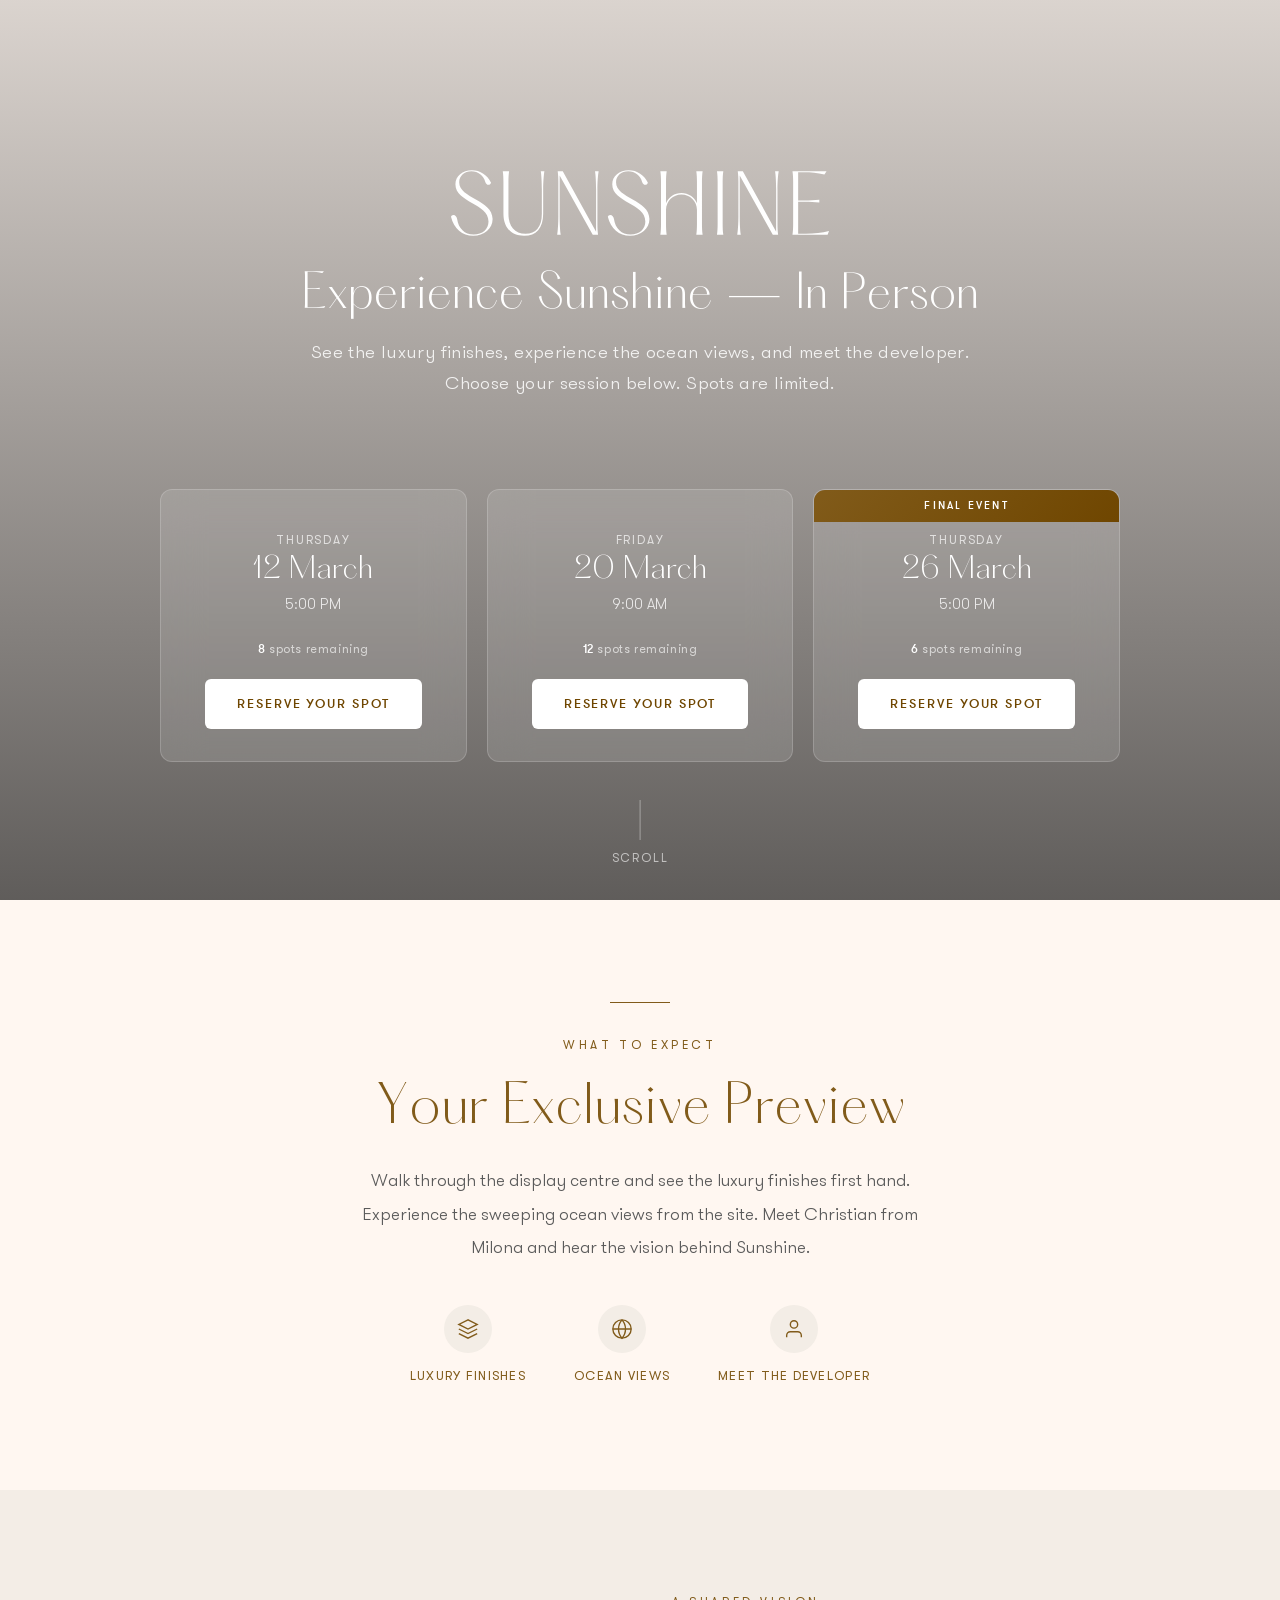
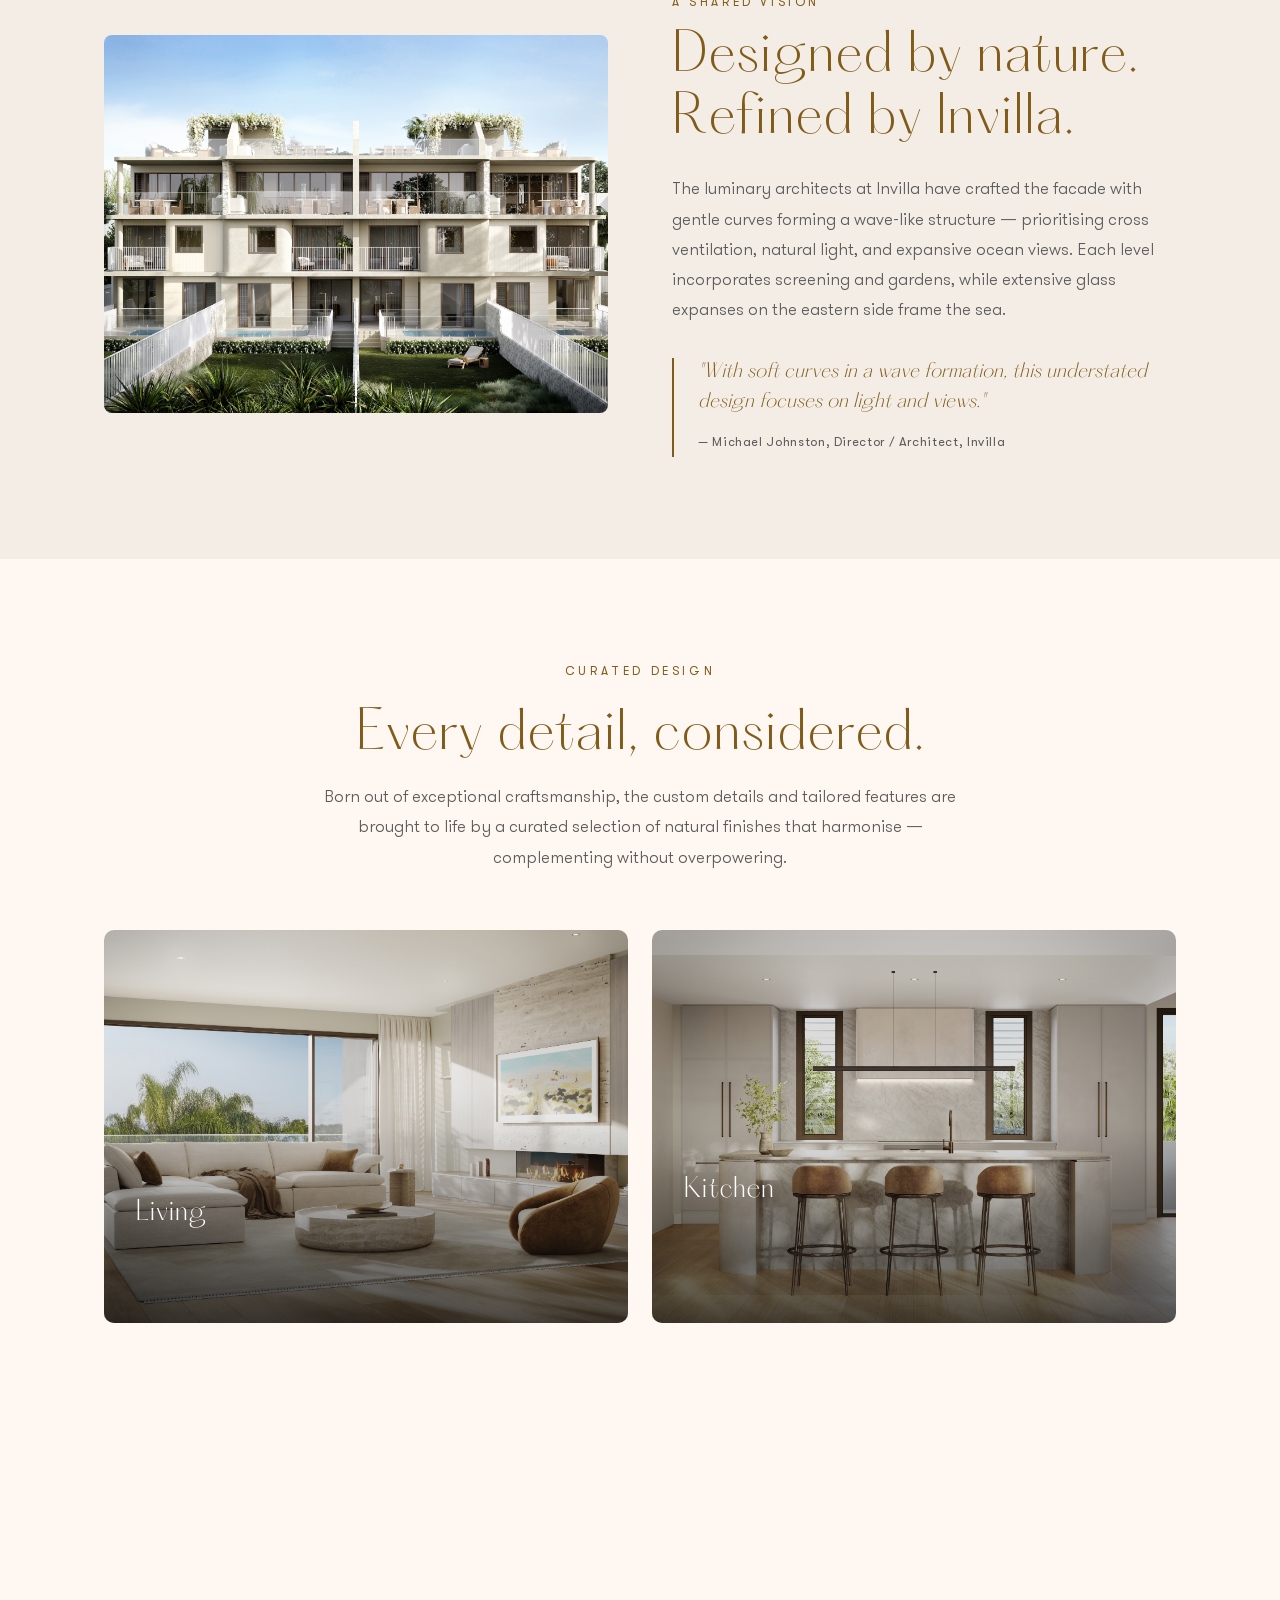
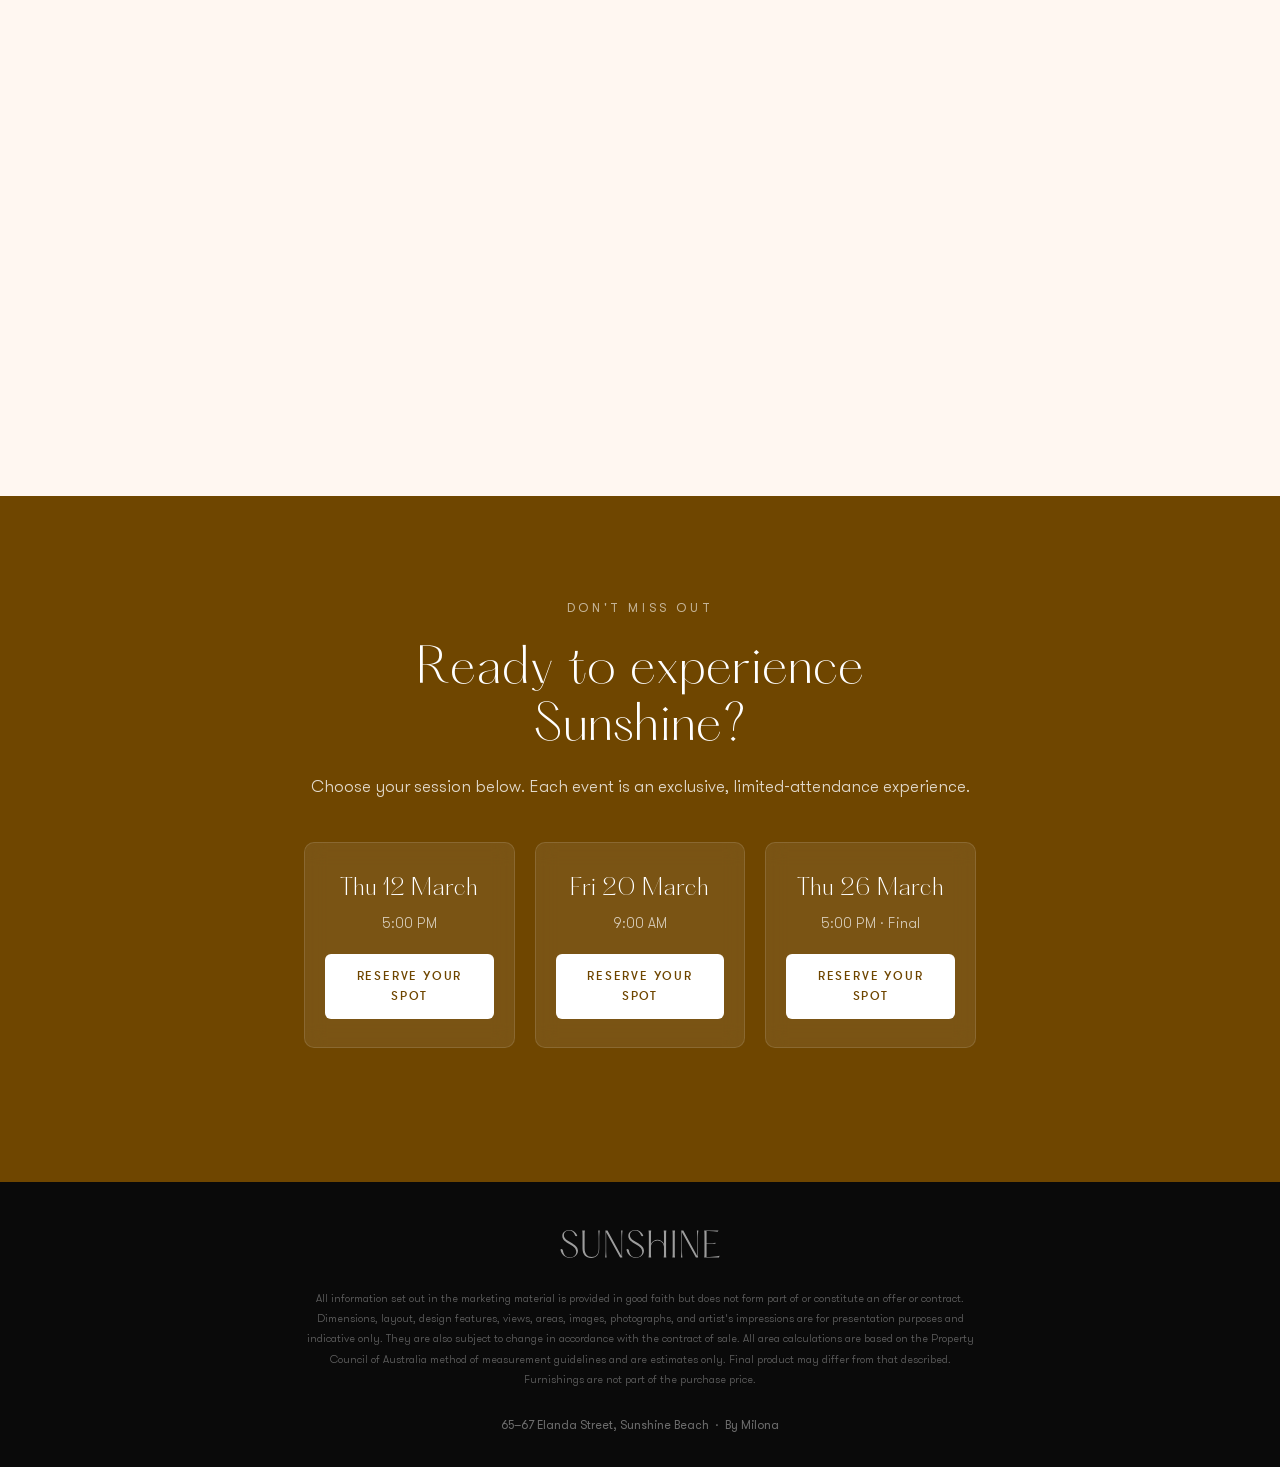
==== index.html @ 805fd4e9 "Initial commit: Sunshine Residences landing page" ====
<!DOCTYPE html>
<html lang="en">

<head>
    <meta charset="UTF-8">
    <meta name="viewport" content="width=device-width, initial-scale=1.0">
    <title>Sunshine — Luxury Beachside Apartments | Sunshine Beach</title>
    <meta name="description"
        content="Experience Sunshine — four masterfully crafted luxury beachside apartments at Sunshine Beach. Book your exclusive event to see the luxury finishes first hand.">
    <link rel="stylesheet" href="styles.css">
</head>

<body>

    <!-- ================================================================
       SECTION 1 — HERO + EVENT BOOKING
       ================================================================ -->
    <section class="hero" id="hero">
        <div class="hero__bg">
            <img src="Images/Renders/Front Facade.jpg" alt="Sunshine Residences — Front Facade Artist Impression"
                loading="eager">
        </div>
        <div class="hero__overlay"></div>

        <div class="hero__content">
            <img src="Images/Logos/hero_logo.svg" alt="Sunshine" class="hero__logo">
            <h1 class="hero__headline">Experience Sunshine — In Person</h1>
            <p class="hero__subtitle">See the luxury finishes, experience the ocean views, and meet the
                developer.<br>Choose your session below. Spots are limited.</p>
        </div>

        <div class="events">
            <div class="events__grid">
                <!-- Event 1 -->
                <div class="event-card reveal">
                    <div class="event-card__day">Thursday</div>
                    <div class="event-card__date">12 March</div>
                    <div class="event-card__time">5:00 PM</div>
                    <div class="event-card__spots"><strong>8</strong> spots remaining</div>
                    <a href="#" class="btn btn--primary" id="cta-event-1">Reserve Your Spot</a>
                </div>

                <!-- Event 2 -->
                <div class="event-card reveal reveal-delay-1">
                    <div class="event-card__day">Friday</div>
                    <div class="event-card__date">20 March</div>
                    <div class="event-card__time">9:00 AM</div>
                    <div class="event-card__spots"><strong>12</strong> spots remaining</div>
                    <a href="#" class="btn btn--primary" id="cta-event-2">Reserve Your Spot</a>
                </div>

                <!-- Event 3 — Final Event -->
                <div class="event-card reveal reveal-delay-2">
                    <div class="event-card__badge">Final Event</div>
                    <div class="event-card__day">Thursday</div>
                    <div class="event-card__date">26 March</div>
                    <div class="event-card__time">5:00 PM</div>
                    <div class="event-card__spots"><strong>6</strong> spots remaining</div>
                    <a href="#" class="btn btn--primary" id="cta-event-3">Reserve Your Spot</a>
                </div>
            </div>
        </div>

        <div class="hero__scroll-hint">
            <span></span>
            Scroll
        </div>
    </section>

    <!-- ================================================================
       SECTION 2 — WHAT TO EXPECT
       ================================================================ -->
    <section class="expect" id="expect">
        <div class="expect__inner">
            <div class="section-divider reveal"></div>
            <p class="section-label reveal">What To Expect</p>
            <h2 class="section-heading reveal">Your Exclusive Preview</h2>
            <p class="expect__text reveal">
                Walk through the display centre and see the luxury finishes first hand. Experience the sweeping ocean
                views from the site. Meet Christian from Milona and hear the vision behind Sunshine.
            </p>
            <div class="expect__features reveal">
                <div class="expect__feature">
                    <div class="expect__feature-icon">
                        <svg viewBox="0 0 24 24">
                            <path d="M12 2L2 7l10 5 10-5-10-5zM2 17l10 5 10-5M2 12l10 5 10-5" />
                        </svg>
                    </div>
                    <span class="expect__feature-label">Luxury Finishes</span>
                </div>
                <div class="expect__feature">
                    <div class="expect__feature-icon">
                        <svg viewBox="0 0 24 24">
                            <circle cx="12" cy="12" r="10" />
                            <path d="M12 2a15 15 0 0 1 0 20 15 15 0 0 1 0-20M2 12h20" />
                        </svg>
                    </div>
                    <span class="expect__feature-label">Ocean Views</span>
                </div>
                <div class="expect__feature">
                    <div class="expect__feature-icon">
                        <svg viewBox="0 0 24 24">
                            <path d="M20 21v-2a4 4 0 0 0-4-4H8a4 4 0 0 0-4 4v2" />
                            <circle cx="12" cy="7" r="4" />
                        </svg>
                    </div>
                    <span class="expect__feature-label">Meet the Developer</span>
                </div>
            </div>
        </div>
    </section>

    <!-- ================================================================
       SECTION 3 — THE VISION
       ================================================================ -->
    <section class="vision" id="vision">
        <div class="container">
            <div class="vision__grid">
                <div class="vision__image reveal">
                    <img src="Images/Renders/Rear Facade.jpg" alt="Sunshine Residences — Rear Facade Artist Impression"
                        loading="lazy">
                </div>
                <div class="vision__copy">
                    <p class="section-label reveal">A Shared Vision</p>
                    <h2 class="section-heading reveal">Designed by nature.<br>Refined by Invilla.</h2>
                    <p class="body-text reveal">
                        The luminary architects at Invilla have crafted the facade with gentle curves forming a
                        wave-like structure — prioritising cross ventilation, natural light, and expansive ocean views.
                        Each level incorporates screening and gardens, while extensive glass expanses on the eastern
                        side frame the sea.
                    </p>
                    <div class="vision__quote reveal">
                        <p>"With soft curves in a wave formation, this understated design focuses on light and views."
                        </p>
                        <cite>— Michael Johnston, Director / Architect, Invilla</cite>
                    </div>
                </div>
            </div>
        </div>
    </section>

    <!-- ================================================================
       SECTION 4 — CURATED INTERIORS
       ================================================================ -->
    <section class="interiors" id="interiors">
        <div class="container">
            <div class="interiors__header">
                <p class="section-label reveal">Curated Design</p>
                <h2 class="section-heading reveal">Every detail, considered.</h2>
                <p class="body-text reveal">
                    Born out of exceptional craftsmanship, the custom details and tailored features are brought to life
                    by a curated selection of natural finishes that harmonise — complementing without overpowering.
                </p>
            </div>

            <div class="interiors__grid">
                <!-- Living -->
                <div class="interior-card reveal">
                    <img src="Images/Renders/Living Room.jpg" alt="Artist Impression — Living Spaces" loading="lazy">
                    <div class="interior-card__overlay">
                        <h3 class="interior-card__title">Living</h3>
                        <p class="interior-card__desc">Open-plan spaces framed by soaring ocean vistas, with an electric
                            fireplace and seamless indoor-outdoor connection.</p>
                    </div>
                </div>

                <!-- Kitchen -->
                <div class="interior-card reveal reveal-delay-1">
                    <img src="Images/Renders/Kitchen.jpg" alt="Artist Impression — Kitchen" loading="lazy">
                    <div class="interior-card__overlay">
                        <h3 class="interior-card__title">Kitchen</h3>
                        <p class="interior-card__desc">Natural stone island bench, Miele appliances, and cleverly
                            integrated storage designed to cultivate culinary inspiration.</p>
                    </div>
                </div>

                <!-- Master Suite -->
                <div class="interior-card reveal reveal-delay-2">
                    <img src="Images/Renders/Master Bedroom.jpg" alt="Artist Impression — Master Suite" loading="lazy">
                    <div class="interior-card__overlay">
                        <h3 class="interior-card__title">Master Suite</h3>
                        <p class="interior-card__desc">A secluded oasis with plush woollen carpets, walk-in wardrobe,
                            and a spa-like ensuite with freestanding tub.</p>
                    </div>
                </div>

                <!-- Rooftop -->
                <div class="interior-card reveal reveal-delay-3">
                    <img src="Images/Renders/Rooftop - Day.jpg" alt="Artist Impression — Private Rooftop"
                        loading="lazy">
                    <div class="interior-card__overlay">
                        <h3 class="interior-card__title">Private Rooftop</h3>
                        <p class="interior-card__desc">Uninterrupted ocean views, built-in BBQ, and vibrant landscaping
                            — a true penthouse experience in apartment form.</p>
                    </div>
                </div>
            </div>
        </div>
    </section>

    <!-- ================================================================
       SECTION 5 — LOCATION & LIFESTYLE
       ================================================================ -->
    <section class="location" id="location">
        <div class="container">
            <div class="location__hero-image reveal">
                <img src="Images/Landscape/SunshineBeach_Photography_30.jpg" alt="Sunshine Beach — Aerial View"
                    loading="lazy">
            </div>
            <div class="location__grid">
                <div class="location__col">
                    <p class="section-label reveal">Sunshine Beach</p>
                    <h2 class="section-subheading reveal">Nestled against the northern headland.</h2>
                    <p class="body-text reveal">
                        Sunshine Beach offers a serene oasis shielded from the elements. Relish morning strolls,
                        beachside yoga sessions, and enchanting evenings watching the sunset. Unrivalled access to
                        Noosa's national parklands through to the glistening waters of Main Beach.
                    </p>
                </div>
                <div class="location__col">
                    <p class="section-label reveal">At Your Doorstep</p>
                    <div class="location__highlights">
                        <div class="location__highlight reveal">
                            <div class="location__highlight-icon">
                                <svg viewBox="0 0 24 24">
                                    <path d="M3 12h4l3-9 4 18 3-9h4" />
                                </svg>
                            </div>
                            <span class="location__highlight-text">Walking distance to beach &amp; village</span>
                        </div>
                        <div class="location__highlight reveal reveal-delay-1">
                            <div class="location__highlight-icon">
                                <svg viewBox="0 0 24 24">
                                    <path d="M18 8h1a4 4 0 0 1 0 8h-1M2 8h16v9a4 4 0 0 1-4 4H6a4 4 0 0 1-4-4V8z" />
                                    <path d="M6 1v3M10 1v3M14 1v3" />
                                </svg>
                            </div>
                            <span class="location__highlight-text">World-class dining &amp; cafés</span>
                        </div>
                        <div class="location__highlight reveal reveal-delay-2">
                            <div class="location__highlight-icon">
                                <svg viewBox="0 0 24 24">
                                    <path d="M17 21v-2a4 4 0 0 0-4-4H5a4 4 0 0 0-4 4v2" />
                                    <circle cx="9" cy="7" r="4" />
                                    <path d="M23 21v-2a4 4 0 0 0-3-3.87M16 3.13a4 4 0 0 1 0 7.75" />
                                </svg>
                            </div>
                            <span class="location__highlight-text">Noosa National Park &amp; walking tracks</span>
                        </div>
                        <div class="location__highlight reveal reveal-delay-3">
                            <div class="location__highlight-icon">
                                <svg viewBox="0 0 24 24">
                                    <circle cx="12" cy="12" r="10" />
                                    <path d="M12 6v6l4 2" />
                                </svg>
                            </div>
                            <span class="location__highlight-text">Tennis, golf, aquatic centre nearby</span>
                        </div>
                    </div>
                </div>
            </div>
        </div>
    </section>

    <!-- ================================================================
       SECTION 6 — AT A GLANCE
       ================================================================ -->
    <section class="glance" id="glance">
        <div class="container">
            <div class="section-divider reveal"></div>
            <p class="section-label reveal">At a Glance</p>
            <h2 class="section-heading reveal">Only four masterfully crafted<br>luxury beachside apartments.</h2>
            <p class="glance__subtitle reveal">Each apartment includes</p>

            <div class="glance__grid">
                <div class="glance-stat reveal">
                    <div class="glance-stat__number">4</div>
                    <div class="glance-stat__label">Bedrooms</div>
                </div>
                <div class="glance-stat reveal reveal-delay-1">
                    <div class="glance-stat__number">3.5</div>
                    <div class="glance-stat__label">Bathrooms</div>
                </div>
                <div class="glance-stat reveal reveal-delay-2">
                    <div class="glance-stat__number">400</div>
                    <div class="glance-stat__label">m² approx.</div>
                </div>
                <div class="glance-stat reveal reveal-delay-3">
                    <div class="glance-stat__number">4</div>
                    <div class="glance-stat__label">Only</div>
                </div>
            </div>

            <div class="glance__inclusions reveal">
                <span class="glance__inclusion">Private Pool</span>
                <span class="glance__inclusion">Private Lift</span>
                <span class="glance__inclusion">Private Rooftop</span>
                <span class="glance__inclusion">2 Car Garage</span>
                <span class="glance__inclusion">Miele Appliances</span>
                <span class="glance__inclusion">Home Automation</span>
                <span class="glance__inclusion">EV Charging</span>
                <span class="glance__inclusion">Move-in Mid 2026</span>
            </div>
        </div>
    </section>

    <!-- ================================================================
       SECTION 7 — REPEAT EVENT CTA
       ================================================================ -->
    <section class="cta-repeat" id="book">
        <div class="cta-repeat__inner">
            <p class="section-label reveal">Don't Miss Out</p>
            <h2 class="cta-repeat__heading reveal">Ready to experience Sunshine?</h2>
            <p class="cta-repeat__text reveal">
                Choose your session below. Each event is an exclusive, limited-attendance experience.
            </p>
            <div class="cta-repeat__events">
                <div class="cta-card reveal">
                    <div class="cta-card__date">Thu 12 March</div>
                    <div class="cta-card__time">5:00 PM</div>
                    <a href="#" class="btn btn--primary" id="cta-bottom-event-1">Reserve Your Spot</a>
                </div>
                <div class="cta-card reveal reveal-delay-1">
                    <div class="cta-card__date">Fri 20 March</div>
                    <div class="cta-card__time">9:00 AM</div>
                    <a href="#" class="btn btn--primary" id="cta-bottom-event-2">Reserve Your Spot</a>
                </div>
                <div class="cta-card reveal reveal-delay-2">
                    <div class="cta-card__date">Thu 26 March</div>
                    <div class="cta-card__time">5:00 PM · Final</div>
                    <a href="#" class="btn btn--primary" id="cta-bottom-event-3">Reserve Your Spot</a>
                </div>
            </div>
        </div>
    </section>

    <!-- ================================================================
       SECTION 8 — FOOTER
       ================================================================ -->
    <footer class="footer" id="footer">
        <img src="Images/Logos/hero_logo.svg" alt="Sunshine" class="footer__logo">
        <p class="footer__disclaimer">
            All information set out in the marketing material is provided in good faith but does not form part of or
            constitute an offer or contract. Dimensions, layout, design features, views, areas, images, photographs, and
            artist's impressions are for presentation purposes and indicative only. They are also subject to change in
            accordance with the contract of sale. All area calculations are based on the Property Council of Australia
            method of measurement guidelines and are estimates only. Final product may differ from that described.
            Furnishings are not part of the purchase price.
        </p>
        <p class="footer__credits">65–67 Elanda Street, Sunshine Beach &nbsp;·&nbsp; By Milona</p>
    </footer>

    <script src="script.js"></script>
</body>

</html>
---- styles.css ----
/* ================================================================
   SUNSHINE — Landing Page Styles
   ================================================================ */

/* ——— Font Faces ——— */
@font-face {
  font-family: 'Hatton';
  src: url('Fonts/Hatton-Light.woff2') format('woff2');
  font-weight: 300;
  font-style: normal;
  font-display: swap;
}

@font-face {
  font-family: 'GT Walsheim';
  src: url('Fonts/GTWalsheimPro-Light.woff2') format('woff2');
  font-weight: 300;
  font-style: normal;
  font-display: swap;
}

@font-face {
  font-family: 'GT Walsheim';
  src: url('Fonts/GT-Walsheim-Regular.woff2') format('woff2');
  font-weight: 400;
  font-style: normal;
  font-display: swap;
}

@font-face {
  font-family: 'GT Walsheim';
  src: url('Fonts/gt-walsheim-medium-web.woff2') format('woff2');
  font-weight: 500;
  font-style: normal;
  font-display: swap;
}

/* ——— Reset & Tokens ——— */
*,
*::before,
*::after {
  margin: 0;
  padding: 0;
  box-sizing: border-box;
}

:root {
  --color-bg: #FFF7F1;
  --color-bg-alt: #F3EDE6;
  --color-primary: #815B1A;
  --color-accent: #6F4600;
  --color-text: #0A0A0A;
  --color-text-light: #5A5A5A;
  --color-white: #FFFFFF;
  --color-cream: #E8E4DD;
  --color-gold-gradient-start: #C0A471;
  --color-gold-gradient-end: #6F4600;

  --font-serif: 'Hatton', 'Georgia', serif;
  --font-sans: 'GT Walsheim', 'Helvetica Neue', Arial, sans-serif;

  --max-width: 1200px;
  --section-pad: clamp(4rem, 8vw, 8rem);
  --section-pad-x: clamp(1.5rem, 5vw, 4rem);
}

html {
  scroll-behavior: smooth;
  -webkit-font-smoothing: antialiased;
  -moz-osx-font-smoothing: grayscale;
}

body {
  background-color: var(--color-bg);
  color: var(--color-text);
  font-family: var(--font-sans);
  font-weight: 300;
  font-size: 1rem;
  line-height: 1.7;
  overflow-x: hidden;
}

img {
  max-width: 100%;
  height: auto;
  display: block;
}

a {
  color: inherit;
  text-decoration: none;
}

/* ——— Utilities ——— */
.container {
  width: 100%;
  max-width: var(--max-width);
  margin: 0 auto;
  padding: 0 var(--section-pad-x);
}

.section-label {
  font-family: var(--font-sans);
  font-weight: 400;
  font-size: 0.75rem;
  letter-spacing: 0.3em;
  text-transform: uppercase;
  color: var(--color-primary);
  margin-bottom: 1.5rem;
}

.section-heading {
  font-family: var(--font-serif);
  font-weight: 300;
  font-size: clamp(2rem, 4vw, 3.2rem);
  line-height: 1.2;
  color: var(--color-primary);
}

.section-subheading {
  font-family: var(--font-serif);
  font-weight: 300;
  font-size: clamp(1.4rem, 2.5vw, 2rem);
  line-height: 1.3;
  color: var(--color-primary);
}

.body-text {
  font-family: var(--font-sans);
  font-weight: 300;
  font-size: 1.05rem;
  line-height: 1.8;
  color: var(--color-text-light);
  max-width: 640px;
}

/* ——— Scroll Reveal ——— */
.reveal {
  opacity: 0;
  transform: translateY(30px);
  transition: opacity 0.8s cubic-bezier(0.25, 0.46, 0.45, 0.94),
              transform 0.8s cubic-bezier(0.25, 0.46, 0.45, 0.94);
}

.reveal.visible {
  opacity: 1;
  transform: translateY(0);
}

.reveal-delay-1 { transition-delay: 0.1s; }
.reveal-delay-2 { transition-delay: 0.2s; }
.reveal-delay-3 { transition-delay: 0.3s; }
.reveal-delay-4 { transition-delay: 0.4s; }

/* ================================================================
   SECTION 1 — HERO + EVENT BOOKING
   ================================================================ */
.hero {
  position: relative;
  min-height: 100vh;
  display: flex;
  flex-direction: column;
  justify-content: center;
  align-items: center;
  overflow: hidden;
}

.hero__bg {
  position: absolute;
  inset: 0;
  z-index: 0;
}

.hero__bg img {
  width: 100%;
  height: 100%;
  object-fit: cover;
  object-position: center 30%;
}

.hero__overlay {
  position: absolute;
  inset: 0;
  background: linear-gradient(
    180deg,
    rgba(10, 10, 10, 0.15) 0%,
    rgba(10, 10, 10, 0.35) 40%,
    rgba(10, 10, 10, 0.65) 100%
  );
  z-index: 1;
}

.hero__content {
  position: relative;
  z-index: 2;
  text-align: center;
  padding: 6rem var(--section-pad-x) 3rem;
  width: 100%;
  max-width: 900px;
}

.hero__logo {
  width: clamp(200px, 35vw, 380px);
  margin: 0 auto 2rem;
  filter: brightness(0) invert(1);
}

.hero__headline {
  font-family: var(--font-serif);
  font-weight: 300;
  font-size: clamp(1.6rem, 3.5vw, 2.8rem);
  line-height: 1.3;
  color: var(--color-white);
  margin-bottom: 0.75rem;
}

.hero__subtitle {
  font-family: var(--font-sans);
  font-weight: 300;
  font-size: clamp(0.95rem, 1.5vw, 1.15rem);
  color: rgba(255, 255, 255, 0.85);
  margin-bottom: 2.5rem;
  letter-spacing: 0.02em;
}

.hero__scroll-hint {
  position: absolute;
  bottom: 2rem;
  left: 50%;
  transform: translateX(-50%);
  z-index: 2;
  display: flex;
  flex-direction: column;
  align-items: center;
  gap: 0.5rem;
  color: rgba(255,255,255,0.6);
  font-size: 0.75rem;
  letter-spacing: 0.15em;
  text-transform: uppercase;
  font-family: var(--font-sans);
  font-weight: 400;
}

.hero__scroll-hint span {
  display: block;
  width: 1px;
  height: 40px;
  background: rgba(255,255,255,0.4);
  animation: scrollPulse 2s ease-in-out infinite;
}

@keyframes scrollPulse {
  0%, 100% { opacity: 0.3; transform: scaleY(0.6); }
  50% { opacity: 1; transform: scaleY(1); }
}

/* ——— Event Cards ——— */
.events {
  position: relative;
  z-index: 2;
  width: 100%;
  padding: 0 var(--section-pad-x) 4rem;
}

.events__grid {
  display: grid;
  grid-template-columns: repeat(3, 1fr);
  gap: 1.25rem;
  max-width: 960px;
  margin: 0 auto;
}

.event-card {
  background: rgba(255, 255, 255, 0.12);
  backdrop-filter: blur(20px);
  -webkit-backdrop-filter: blur(20px);
  border: 1px solid rgba(255, 255, 255, 0.18);
  border-radius: 12px;
  padding: 2rem 1.5rem;
  text-align: center;
  color: var(--color-white);
  transition: transform 0.3s ease, background 0.3s ease;
  position: relative;
  overflow: hidden;
}

.event-card:hover {
  transform: translateY(-4px);
  background: rgba(255, 255, 255, 0.18);
}

.event-card__badge {
  position: absolute;
  top: 0;
  left: 0;
  right: 0;
  background: linear-gradient(135deg, var(--color-primary), var(--color-accent));
  color: var(--color-white);
  font-family: var(--font-sans);
  font-weight: 500;
  font-size: 0.7rem;
  letter-spacing: 0.2em;
  text-transform: uppercase;
  padding: 0.4rem;
}

.event-card__day {
  font-family: var(--font-sans);
  font-weight: 400;
  font-size: 0.75rem;
  letter-spacing: 0.15em;
  text-transform: uppercase;
  color: rgba(255,255,255,0.7);
  margin-top: 0.5rem;
  margin-bottom: 0.25rem;
}

.event-card__date {
  font-family: var(--font-serif);
  font-weight: 300;
  font-size: 1.8rem;
  line-height: 1.2;
  margin-bottom: 0.25rem;
}

.event-card__time {
  font-family: var(--font-sans);
  font-weight: 300;
  font-size: 0.95rem;
  color: rgba(255,255,255,0.8);
  margin-bottom: 1.25rem;
}

.event-card__spots {
  font-family: var(--font-sans);
  font-weight: 400;
  font-size: 0.75rem;
  letter-spacing: 0.05em;
  color: rgba(255,255,255,0.65);
  margin-bottom: 1.25rem;
}

.event-card__spots strong {
  color: var(--color-white);
  font-weight: 500;
}

/* ——— CTA Buttons ——— */
.btn {
  display: inline-block;
  font-family: var(--font-sans);
  font-weight: 500;
  font-size: 0.8rem;
  letter-spacing: 0.15em;
  text-transform: uppercase;
  padding: 0.9rem 2rem;
  border: none;
  border-radius: 6px;
  cursor: pointer;
  transition: all 0.3s ease;
  text-decoration: none;
}

.btn--primary {
  background: var(--color-white);
  color: var(--color-accent);
}

.btn--primary:hover {
  background: var(--color-cream);
  transform: translateY(-2px);
  box-shadow: 0 8px 24px rgba(0,0,0,0.15);
}

.btn--gold {
  background: linear-gradient(135deg, var(--color-primary), var(--color-accent));
  color: var(--color-white);
}

.btn--gold:hover {
  filter: brightness(1.1);
  transform: translateY(-2px);
  box-shadow: 0 8px 24px rgba(111, 70, 0, 0.3);
}

.btn--outline {
  background: transparent;
  color: var(--color-primary);
  border: 1.5px solid var(--color-primary);
}

.btn--outline:hover {
  background: var(--color-primary);
  color: var(--color-white);
  transform: translateY(-2px);
}

/* ================================================================
   SECTION 2 — WHAT TO EXPECT
   ================================================================ */
.expect {
  padding: var(--section-pad) 0;
  text-align: center;
}

.expect__inner {
  max-width: 720px;
  margin: 0 auto;
  padding: 0 var(--section-pad-x);
}

.expect .section-heading {
  margin-bottom: 1.5rem;
}

.expect__text {
  font-family: var(--font-sans);
  font-weight: 300;
  font-size: 1.1rem;
  line-height: 1.9;
  color: var(--color-text-light);
  margin-bottom: 2rem;
}

.expect__features {
  display: flex;
  justify-content: center;
  gap: 3rem;
  flex-wrap: wrap;
  margin-top: 2.5rem;
}

.expect__feature {
  display: flex;
  flex-direction: column;
  align-items: center;
  gap: 0.75rem;
}

.expect__feature-icon {
  width: 48px;
  height: 48px;
  display: flex;
  align-items: center;
  justify-content: center;
  border-radius: 50%;
  background: var(--color-bg-alt);
  color: var(--color-primary);
}

.expect__feature-icon svg {
  width: 22px;
  height: 22px;
  stroke: currentColor;
  fill: none;
  stroke-width: 1.5;
}

.expect__feature-label {
  font-family: var(--font-sans);
  font-weight: 400;
  font-size: 0.8rem;
  letter-spacing: 0.1em;
  text-transform: uppercase;
  color: var(--color-primary);
}

/* ================================================================
   SECTION 3 — THE VISION
   ================================================================ */
.vision {
  padding: var(--section-pad) 0;
  background: var(--color-bg-alt);
}

.vision__grid {
  display: grid;
  grid-template-columns: 1fr 1fr;
  gap: 4rem;
  align-items: center;
}

.vision__image {
  border-radius: 8px;
  overflow: hidden;
  aspect-ratio: 4 / 3;
}

.vision__image img {
  width: 100%;
  height: 100%;
  object-fit: cover;
  transition: transform 0.6s ease;
}

.vision__image:hover img {
  transform: scale(1.03);
}

.vision__copy .section-label {
  margin-bottom: 1rem;
}

.vision__copy .section-heading {
  margin-bottom: 1.5rem;
}

.vision__copy .body-text {
  margin-bottom: 2rem;
}

.vision__quote {
  position: relative;
  padding-left: 1.5rem;
  border-left: 2px solid var(--color-primary);
}

.vision__quote p {
  font-family: var(--font-serif);
  font-weight: 300;
  font-size: 1.15rem;
  line-height: 1.6;
  color: var(--color-primary);
  font-style: italic;
  margin-bottom: 0.75rem;
}

.vision__quote cite {
  font-family: var(--font-sans);
  font-weight: 400;
  font-size: 0.8rem;
  letter-spacing: 0.05em;
  color: var(--color-text-light);
  font-style: normal;
}

/* ================================================================
   SECTION 4 — CURATED INTERIORS
   ================================================================ */
.interiors {
  padding: var(--section-pad) 0;
}

.interiors__header {
  text-align: center;
  max-width: 700px;
  margin: 0 auto 3.5rem;
}

.interiors__header .section-heading {
  margin-bottom: 1rem;
}

.interiors__header .body-text {
  margin: 0 auto;
  text-align: center;
}

.interiors__grid {
  display: grid;
  grid-template-columns: repeat(2, 1fr);
  gap: 1.5rem;
}

.interior-card {
  position: relative;
  border-radius: 10px;
  overflow: hidden;
  aspect-ratio: 4 / 3;
  cursor: pointer;
}

.interior-card img {
  width: 100%;
  height: 100%;
  object-fit: cover;
  transition: transform 0.6s ease;
}

.interior-card:hover img {
  transform: scale(1.05);
}

.interior-card__overlay {
  position: absolute;
  inset: 0;
  background: linear-gradient(
    0deg,
    rgba(10, 10, 10, 0.7) 0%,
    rgba(10, 10, 10, 0.1) 50%,
    transparent 100%
  );
  display: flex;
  flex-direction: column;
  justify-content: flex-end;
  padding: 2rem;
  transition: background 0.4s ease;
}

.interior-card:hover .interior-card__overlay {
  background: linear-gradient(
    0deg,
    rgba(10, 10, 10, 0.8) 0%,
    rgba(10, 10, 10, 0.2) 60%,
    transparent 100%
  );
}

.interior-card__title {
  font-family: var(--font-serif);
  font-weight: 300;
  font-size: 1.6rem;
  color: var(--color-white);
  margin-bottom: 0.5rem;
}

.interior-card__desc {
  font-family: var(--font-sans);
  font-weight: 300;
  font-size: 0.9rem;
  color: rgba(255,255,255,0.8);
  line-height: 1.6;
  max-width: 400px;
  opacity: 0;
  transform: translateY(8px);
  transition: opacity 0.4s ease, transform 0.4s ease;
}

.interior-card:hover .interior-card__desc {
  opacity: 1;
  transform: translateY(0);
}

/* ================================================================
   SECTION 5 — LOCATION & LIFESTYLE
   ================================================================ */
.location {
  padding: var(--section-pad) 0;
  background: var(--color-bg-alt);
}

.location__hero-image {
  width: 100%;
  aspect-ratio: 21 / 9;
  border-radius: 10px;
  overflow: hidden;
  margin-bottom: 4rem;
}

.location__hero-image img {
  width: 100%;
  height: 100%;
  object-fit: cover;
}

.location__grid {
  display: grid;
  grid-template-columns: 1fr 1fr;
  gap: 4rem;
}

.location__col .section-label {
  margin-bottom: 0.75rem;
}

.location__col .section-subheading {
  margin-bottom: 1rem;
}

.location__col .body-text {
  margin-bottom: 2rem;
}

.location__highlights {
  display: flex;
  flex-direction: column;
  gap: 1rem;
}

.location__highlight {
  display: flex;
  align-items: center;
  gap: 1rem;
  padding: 1rem 1.25rem;
  background: var(--color-bg);
  border-radius: 8px;
  transition: transform 0.3s ease;
}

.location__highlight:hover {
  transform: translateX(4px);
}

.location__highlight-icon {
  width: 36px;
  height: 36px;
  border-radius: 50%;
  background: linear-gradient(135deg, var(--color-primary), var(--color-accent));
  display: flex;
  align-items: center;
  justify-content: center;
  flex-shrink: 0;
}

.location__highlight-icon svg {
  width: 16px;
  height: 16px;
  stroke: var(--color-white);
  fill: none;
  stroke-width: 2;
}

.location__highlight-text {
  font-family: var(--font-sans);
  font-weight: 400;
  font-size: 0.95rem;
  color: var(--color-text);
}

/* ================================================================
   SECTION 6 — AT A GLANCE
   ================================================================ */
.glance {
  padding: var(--section-pad) 0;
  text-align: center;
}

.glance .section-heading {
  margin-bottom: 1rem;
}

.glance__subtitle {
  font-family: var(--font-sans);
  font-weight: 300;
  font-size: 1.05rem;
  color: var(--color-text-light);
  margin-bottom: 3.5rem;
}

.glance__grid {
  display: grid;
  grid-template-columns: repeat(4, 1fr);
  gap: 1.5rem;
  max-width: 960px;
  margin: 0 auto 3rem;
}

.glance-stat {
  padding: 2rem 1rem;
  border-radius: 10px;
  background: var(--color-bg-alt);
  transition: transform 0.3s ease, box-shadow 0.3s ease;
}

.glance-stat:hover {
  transform: translateY(-4px);
  box-shadow: 0 12px 32px rgba(129, 91, 26, 0.08);
}

.glance-stat__number {
  font-family: var(--font-serif);
  font-weight: 300;
  font-size: 3.2rem;
  line-height: 1;
  color: var(--color-primary);
  margin-bottom: 0.5rem;
}

.glance-stat__label {
  font-family: var(--font-sans);
  font-weight: 400;
  font-size: 0.75rem;
  letter-spacing: 0.2em;
  text-transform: uppercase;
  color: var(--color-primary);
  line-height: 1.5;
}

.glance__inclusions {
  display: flex;
  justify-content: center;
  gap: 2rem;
  flex-wrap: wrap;
  max-width: 800px;
  margin: 0 auto;
}

.glance__inclusion {
  display: flex;
  align-items: center;
  gap: 0.5rem;
  font-family: var(--font-sans);
  font-weight: 400;
  font-size: 0.85rem;
  color: var(--color-text-light);
}

.glance__inclusion::before {
  content: '';
  display: block;
  width: 6px;
  height: 6px;
  border-radius: 50%;
  background: var(--color-primary);
  flex-shrink: 0;
}

/* ================================================================
   SECTION 7 — REPEAT EVENT CTA
   ================================================================ */
.cta-repeat {
  padding: var(--section-pad) 0;
  background: var(--color-accent);
  color: var(--color-white);
  text-align: center;
}

.cta-repeat__inner {
  max-width: 800px;
  margin: 0 auto;
  padding: 0 var(--section-pad-x);
}

.cta-repeat .section-label {
  color: rgba(255, 255, 255, 0.6);
}

.cta-repeat__heading {
  font-family: var(--font-serif);
  font-weight: 300;
  font-size: clamp(2rem, 4vw, 3rem);
  line-height: 1.2;
  margin-bottom: 1rem;
}

.cta-repeat__text {
  font-family: var(--font-sans);
  font-weight: 300;
  font-size: 1.05rem;
  color: rgba(255, 255, 255, 0.8);
  margin-bottom: 2.5rem;
}

.cta-repeat__events {
  display: grid;
  grid-template-columns: repeat(3, 1fr);
  gap: 1.25rem;
  margin-bottom: 2rem;
}

.cta-card {
  background: rgba(255, 255, 255, 0.08);
  backdrop-filter: blur(10px);
  -webkit-backdrop-filter: blur(10px);
  border: 1px solid rgba(255, 255, 255, 0.12);
  border-radius: 10px;
  padding: 1.75rem 1.25rem;
  transition: background 0.3s ease, transform 0.3s ease;
}

.cta-card:hover {
  background: rgba(255, 255, 255, 0.14);
  transform: translateY(-3px);
}

.cta-card__date {
  font-family: var(--font-serif);
  font-weight: 300;
  font-size: 1.4rem;
  margin-bottom: 0.25rem;
}

.cta-card__time {
  font-family: var(--font-sans);
  font-weight: 300;
  font-size: 0.9rem;
  color: rgba(255,255,255,0.7);
  margin-bottom: 1rem;
}

.cta-card .btn--primary {
  width: 100%;
  font-size: 0.75rem;
  padding: 0.75rem 1.5rem;
}

/* ================================================================
   SECTION 8 — FOOTER
   ================================================================ */
.footer {
  padding: 3rem 0 2rem;
  background: var(--color-text);
  color: rgba(255, 255, 255, 0.5);
  text-align: center;
}

.footer__logo {
  width: 160px;
  margin: 0 auto 2rem;
  filter: brightness(0) invert(1);
  opacity: 0.6;
}

.footer__disclaimer {
  font-family: var(--font-sans);
  font-weight: 300;
  font-size: 0.7rem;
  line-height: 1.8;
  max-width: 800px;
  margin: 0 auto 1.5rem;
  padding: 0 var(--section-pad-x);
  color: rgba(255, 255, 255, 0.35);
}

.footer__credits {
  font-family: var(--font-sans);
  font-weight: 400;
  font-size: 0.75rem;
  color: rgba(255, 255, 255, 0.4);
}

/* ================================================================
   DIVIDER
   ================================================================ */
.section-divider {
  width: 60px;
  height: 1px;
  background: var(--color-primary);
  opacity: 0.3;
  margin: 0 auto 2rem;
}

/* ================================================================
   RESPONSIVE
   ================================================================ */
@media (max-width: 1024px) {
  .vision__grid {
    gap: 3rem;
  }

  .interiors__grid {
    gap: 1rem;
  }

  .location__grid {
    gap: 3rem;
  }
}

@media (max-width: 768px) {
  .events__grid {
    grid-template-columns: 1fr;
    max-width: 400px;
  }

  .vision__grid {
    grid-template-columns: 1fr;
    gap: 2rem;
  }

  .vision__image {
    order: -1;
  }

  .interiors__grid {
    grid-template-columns: 1fr;
  }

  .interior-card__desc {
    opacity: 1;
    transform: translateY(0);
  }

  .location__hero-image {
    aspect-ratio: 16 / 9;
  }

  .location__grid {
    grid-template-columns: 1fr;
    gap: 2.5rem;
  }

  .glance__grid {
    grid-template-columns: repeat(2, 1fr);
  }

  .cta-repeat__events {
    grid-template-columns: 1fr;
    max-width: 380px;
    margin-left: auto;
    margin-right: auto;
    margin-bottom: 2rem;
  }

  .expect__features {
    gap: 2rem;
  }

  .hero__content {
    padding-top: 8rem;
  }
}

@media (max-width: 480px) {
  .hero__content {
    padding: 6rem 1rem 2rem;
  }

  .events {
    padding: 0 1rem 3rem;
  }

  .glance__grid {
    grid-template-columns: 1fr 1fr;
    gap: 1rem;
  }

  .glance-stat {
    padding: 1.5rem 0.75rem;
  }

  .glance-stat__number {
    font-size: 2.4rem;
  }

  .glance__inclusions {
    gap: 1rem 1.5rem;
  }

  .event-card {
    padding: 1.5rem 1.25rem;
  }
}
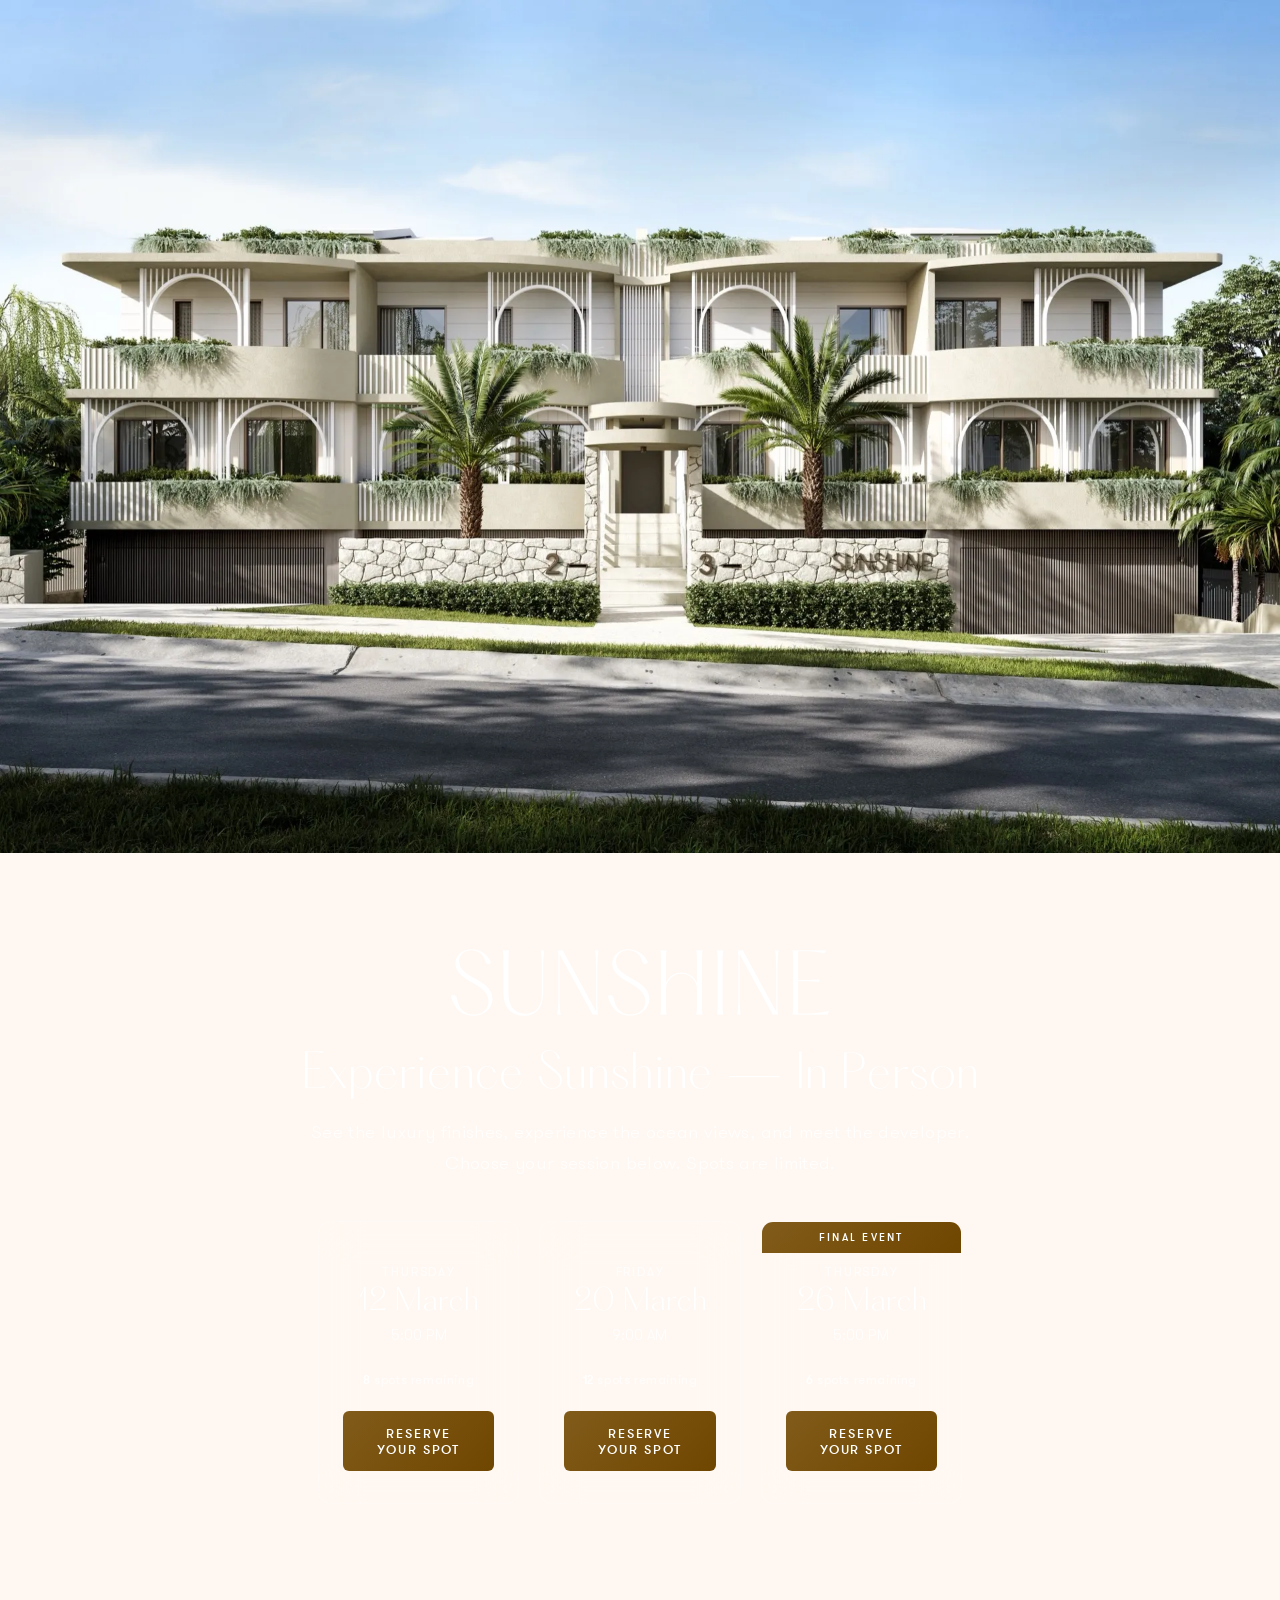
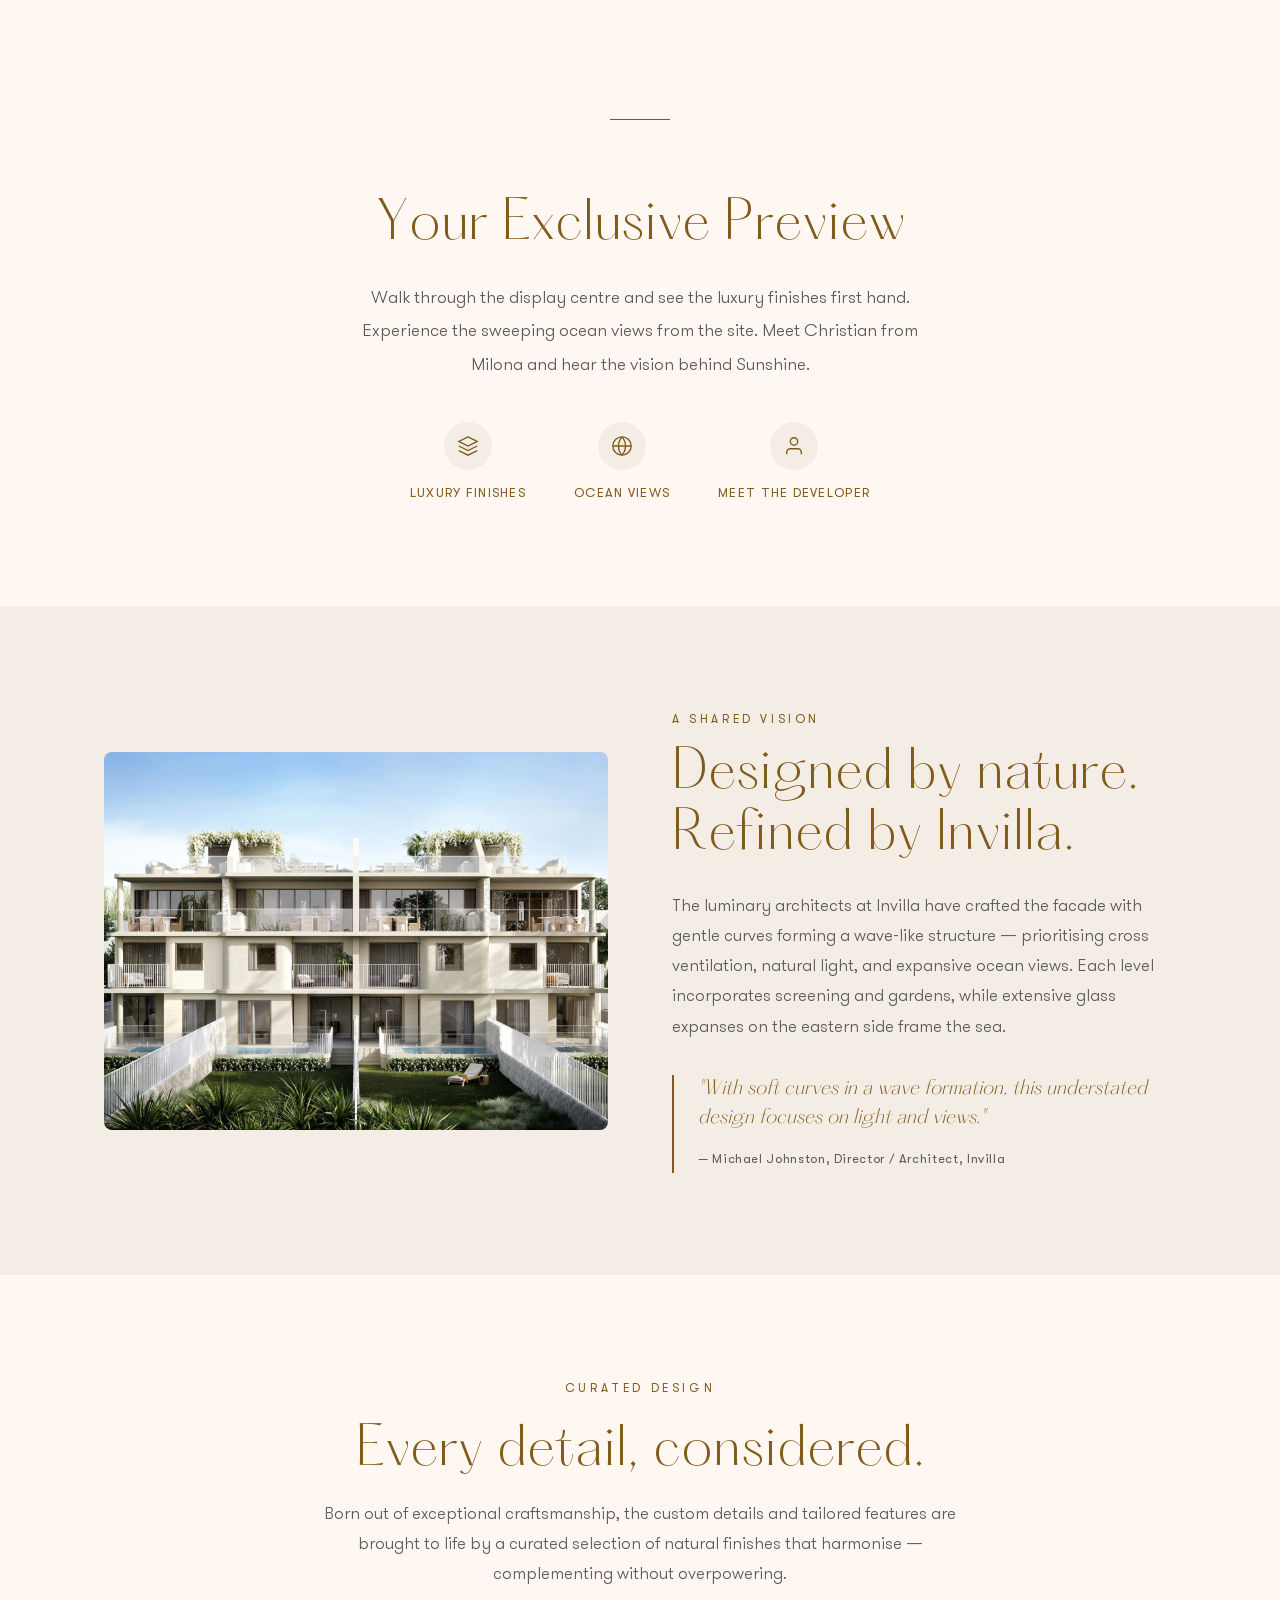
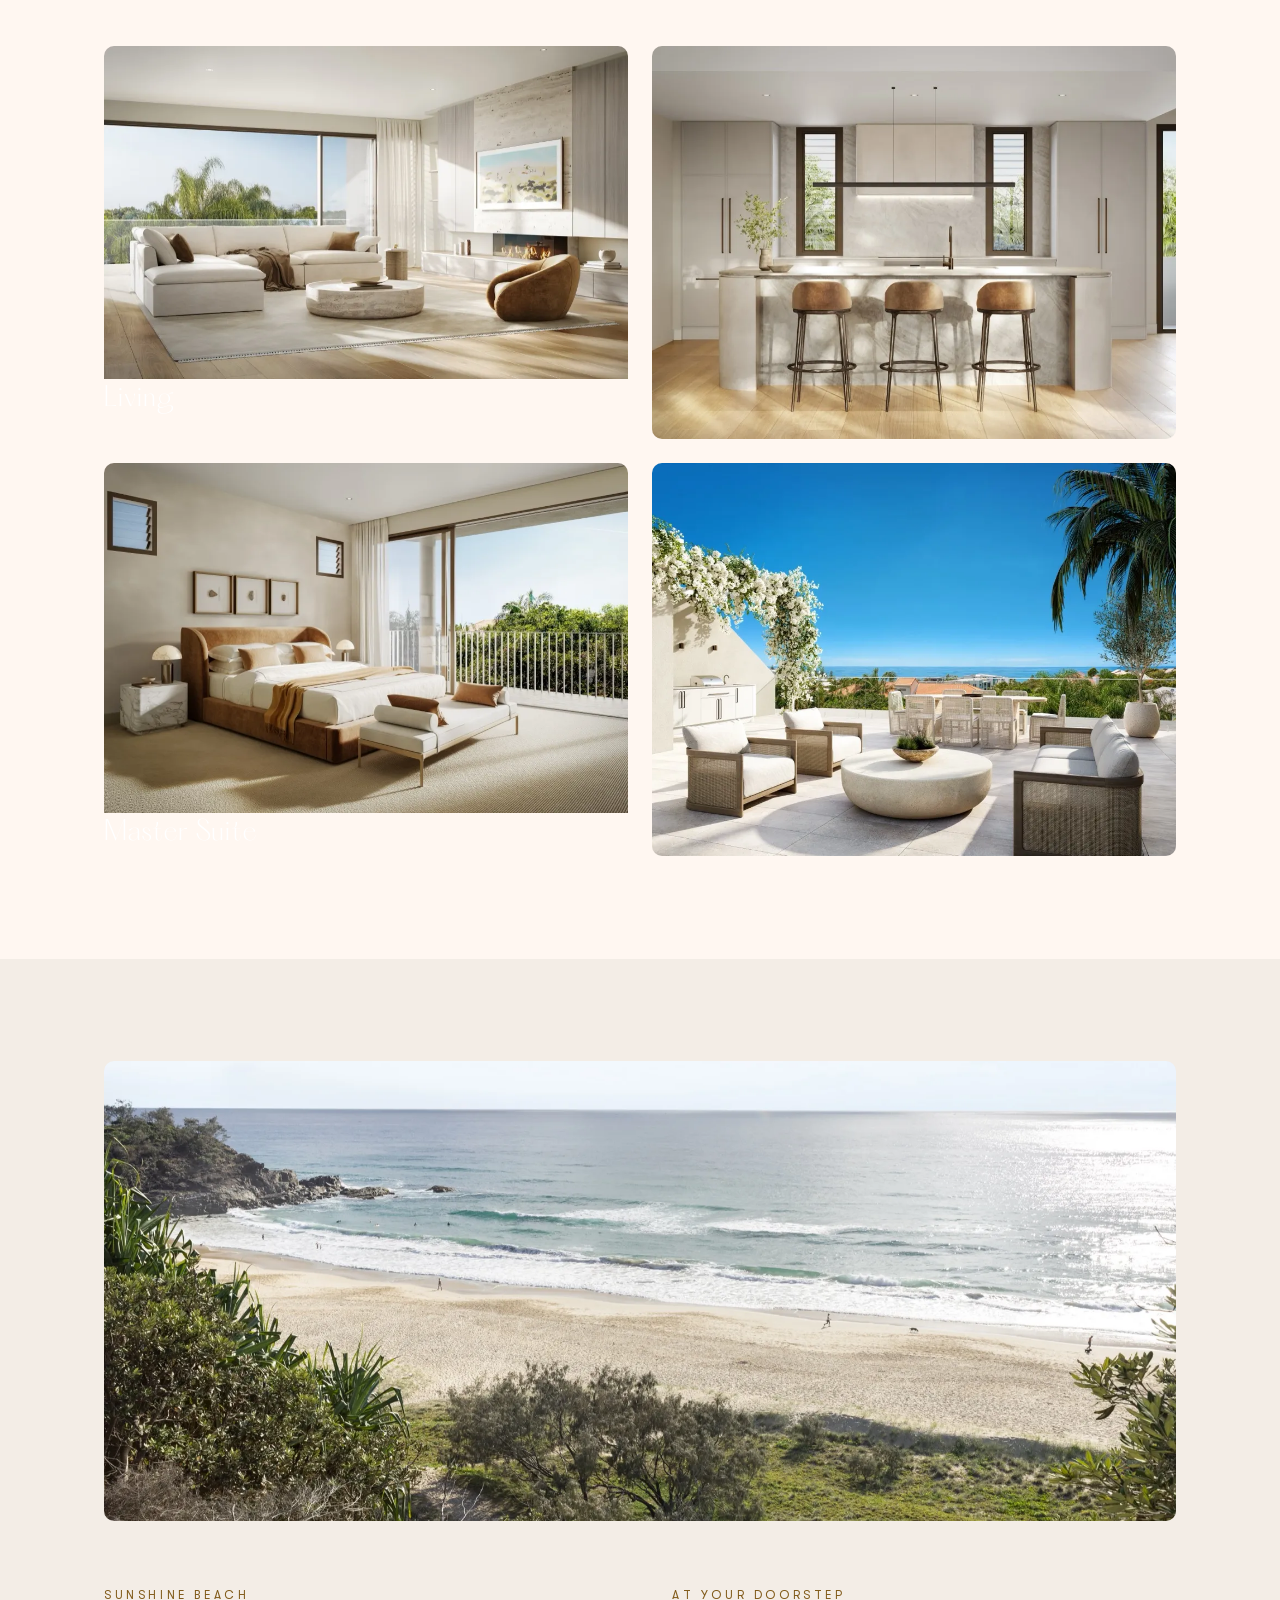
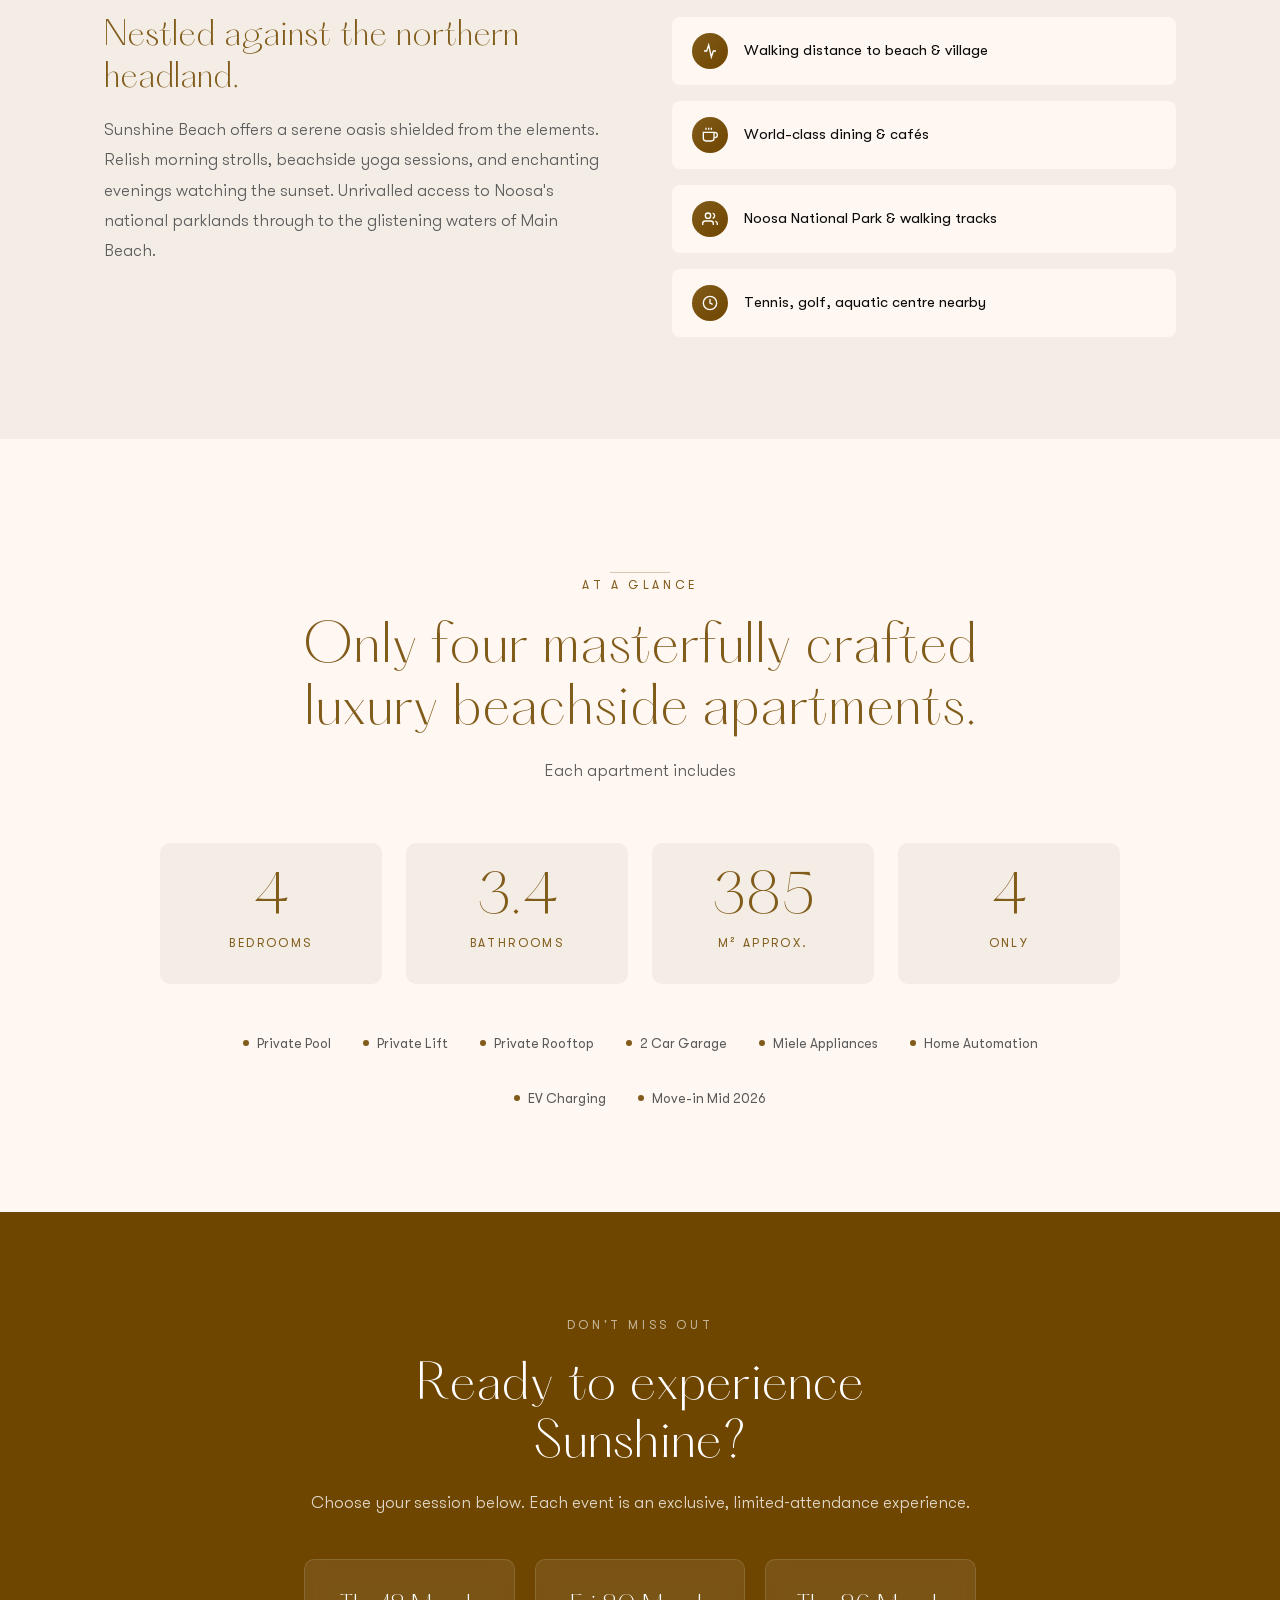
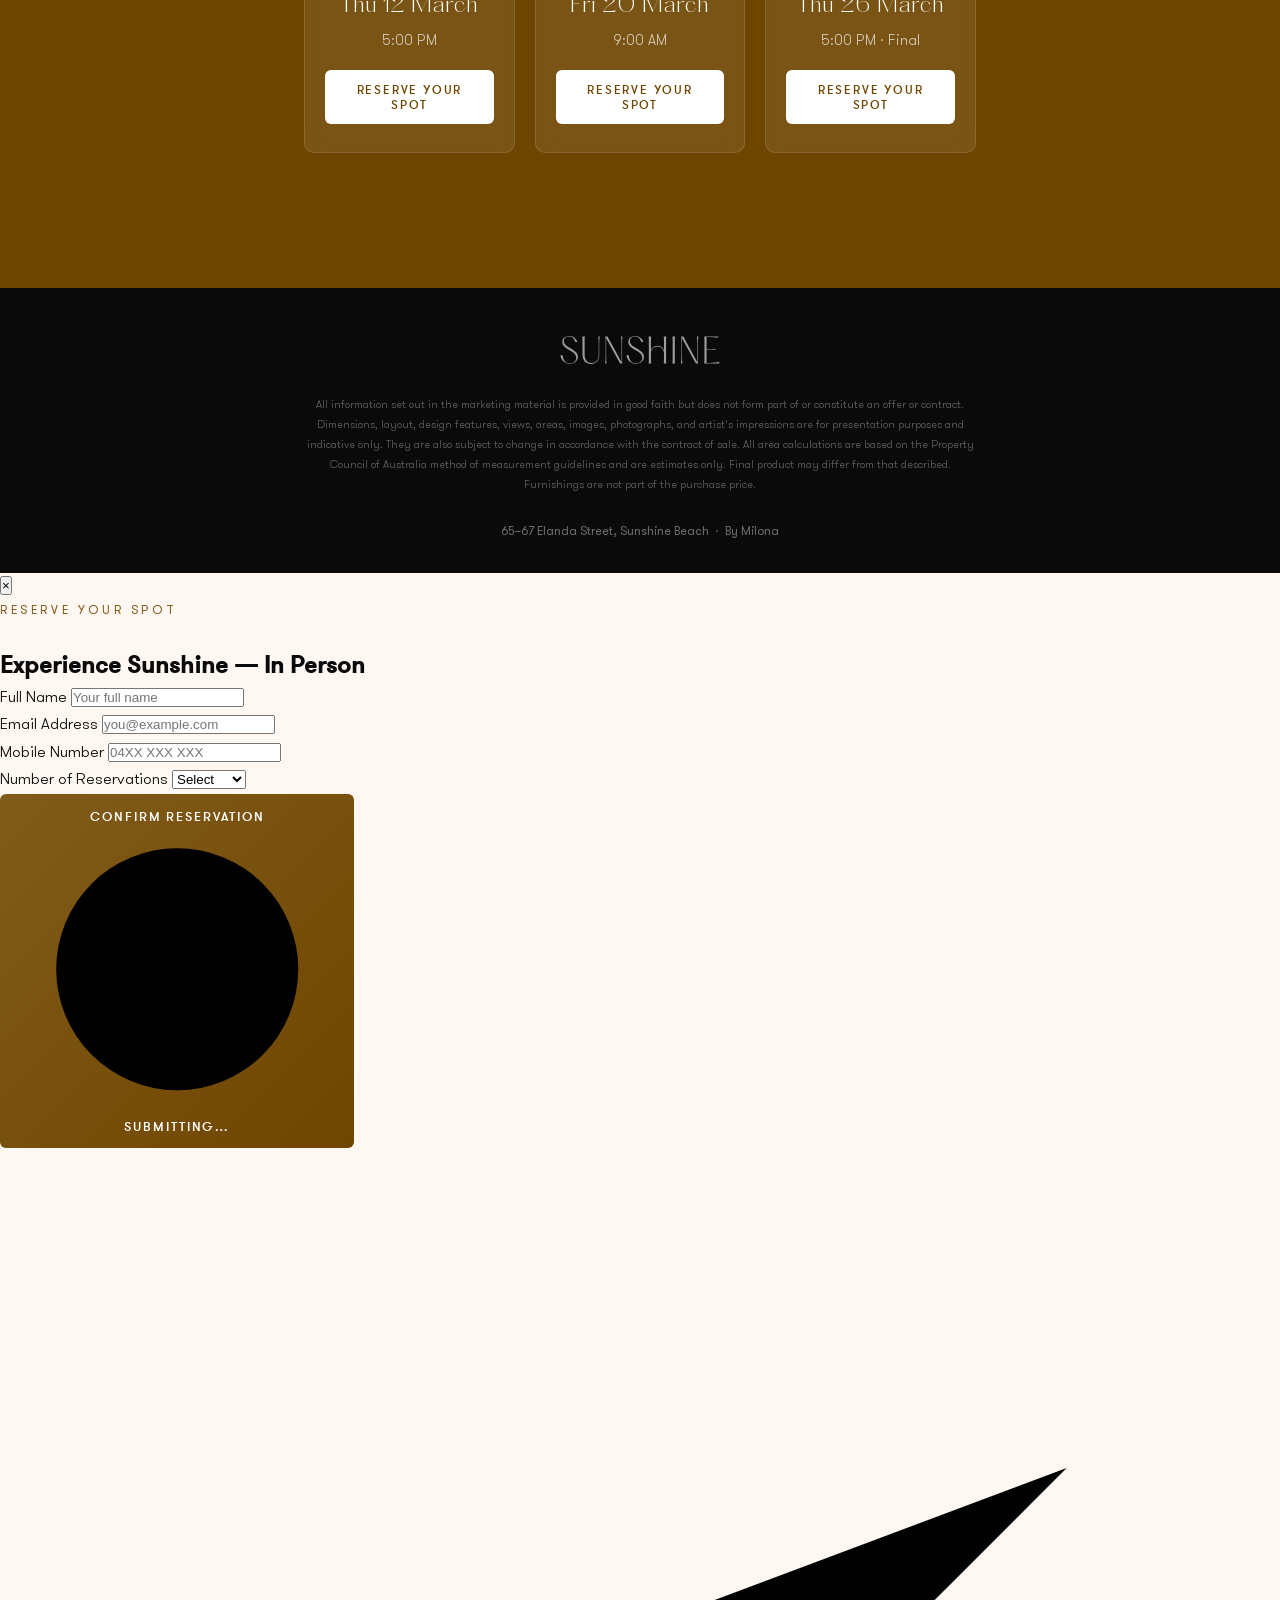
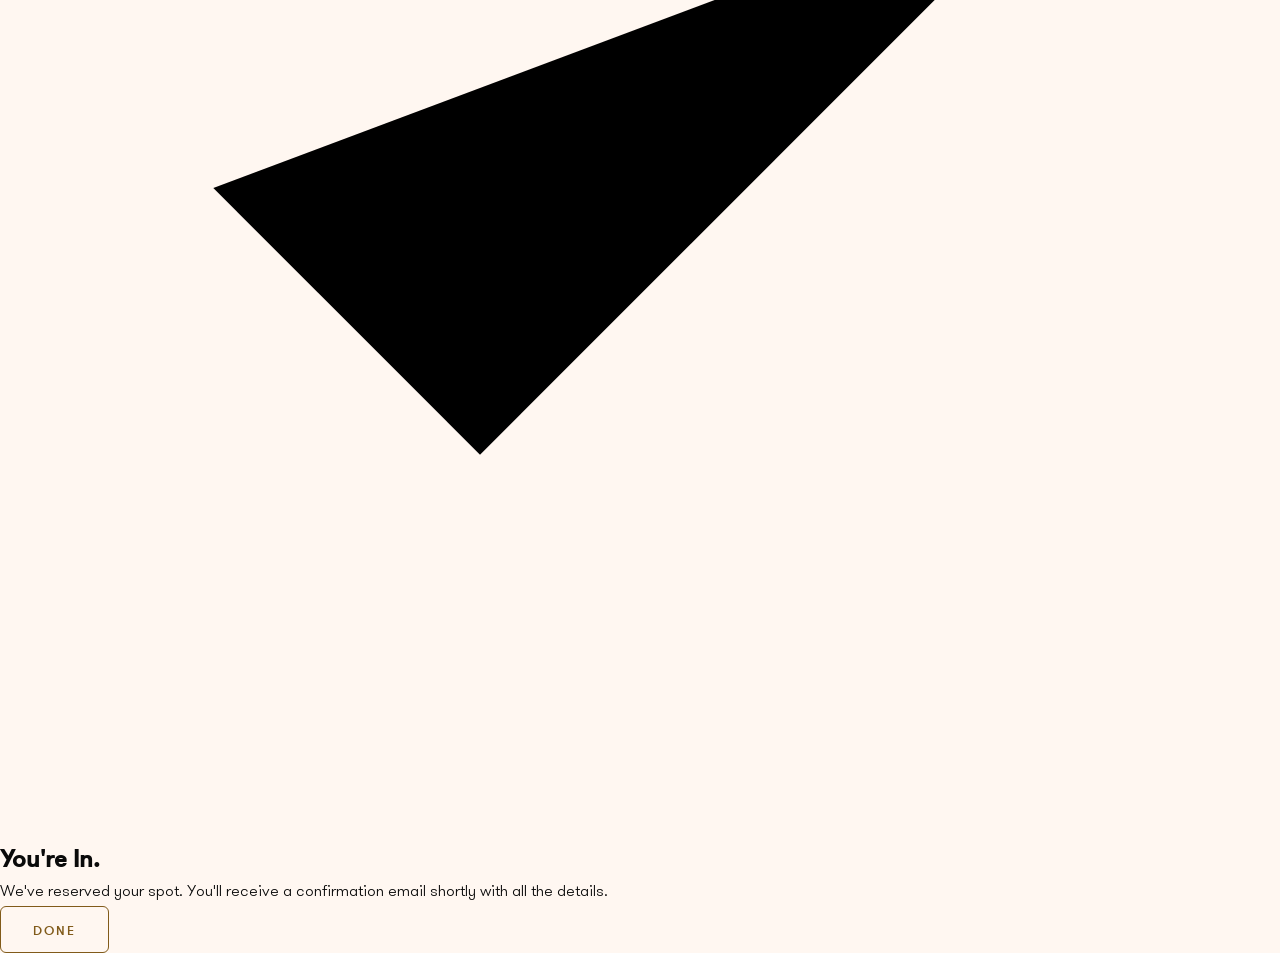
==== commit 2df96048: "Optimise images: resize + convert to WebP with JPG fallback - Created Images/optimized/ with resized" ====
--- a/index.html
+++ b/index.html
@@ -16,54 +16,51 @@
        SECTION 1 — HERO + EVENT BOOKING
        ================================================================ -->
     <section class="hero" id="hero">
-        <div class="hero__bg">
-            <img src="Images/Renders/Front Facade.jpg" alt="Sunshine Residences — Front Facade Artist Impression"
-                loading="eager">
-        </div>
-        <div class="hero__overlay"></div>
+        <div class="hero__image">
+            <picture>
+                <source srcset="Images/optimized/front-facade.webp" type="image/webp">
+                <img src="Images/optimized/front-facade.jpg" alt="Sunshine Residences — Front Facade Artist Impression"
+                    loading="eager">
+            </picture>
+        </div>
 
         <div class="hero__content">
             <img src="Images/Logos/hero_logo.svg" alt="Sunshine" class="hero__logo">
             <h1 class="hero__headline">Experience Sunshine — In Person</h1>
             <p class="hero__subtitle">See the luxury finishes, experience the ocean views, and meet the
                 developer.<br>Choose your session below. Spots are limited.</p>
-        </div>
-
-        <div class="events">
-            <div class="events__grid">
-                <!-- Event 1 -->
-                <div class="event-card reveal">
-                    <div class="event-card__day">Thursday</div>
-                    <div class="event-card__date">12 March</div>
-                    <div class="event-card__time">5:00 PM</div>
-                    <div class="event-card__spots"><strong>8</strong> spots remaining</div>
-                    <a href="#" class="btn btn--primary" id="cta-event-1">Reserve Your Spot</a>
-                </div>
-
-                <!-- Event 2 -->
-                <div class="event-card reveal reveal-delay-1">
-                    <div class="event-card__day">Friday</div>
-                    <div class="event-card__date">20 March</div>
-                    <div class="event-card__time">9:00 AM</div>
-                    <div class="event-card__spots"><strong>12</strong> spots remaining</div>
-                    <a href="#" class="btn btn--primary" id="cta-event-2">Reserve Your Spot</a>
-                </div>
-
-                <!-- Event 3 — Final Event -->
-                <div class="event-card reveal reveal-delay-2">
-                    <div class="event-card__badge">Final Event</div>
-                    <div class="event-card__day">Thursday</div>
-                    <div class="event-card__date">26 March</div>
-                    <div class="event-card__time">5:00 PM</div>
-                    <div class="event-card__spots"><strong>6</strong> spots remaining</div>
-                    <a href="#" class="btn btn--primary" id="cta-event-3">Reserve Your Spot</a>
-                </div>
-            </div>
-        </div>
-
-        <div class="hero__scroll-hint">
-            <span></span>
-            Scroll
+
+            <div class="events">
+                <div class="events__grid">
+                    <!-- Event 1 -->
+                    <div class="event-card reveal">
+                        <div class="event-card__day">Thursday</div>
+                        <div class="event-card__date">12 March</div>
+                        <div class="event-card__time">5:00 PM</div>
+                        <div class="event-card__spots"><strong>8</strong> spots remaining</div>
+                        <button class="btn btn--gold" id="cta-event-1" data-event="Thursday 12 March · 5:00 PM">Reserve Your Spot</button>
+                    </div>
+
+                    <!-- Event 2 -->
+                    <div class="event-card reveal reveal-delay-1">
+                        <div class="event-card__day">Friday</div>
+                        <div class="event-card__date">20 March</div>
+                        <div class="event-card__time">9:00 AM</div>
+                        <div class="event-card__spots"><strong>12</strong> spots remaining</div>
+                        <button class="btn btn--gold" id="cta-event-2" data-event="Friday 20 March · 9:00 AM">Reserve Your Spot</button>
+                    </div>
+
+                    <!-- Event 3 — Final Event -->
+                    <div class="event-card reveal reveal-delay-2">
+                        <div class="event-card__badge">Final Event</div>
+                        <div class="event-card__day">Thursday</div>
+                        <div class="event-card__date">26 March</div>
+                        <div class="event-card__time">5:00 PM</div>
+                        <div class="event-card__spots"><strong>6</strong> spots remaining</div>
+                        <button class="btn btn--gold" id="cta-event-3" data-event="Thursday 26 March · 5:00 PM">Reserve Your Spot</button>
+                    </div>
+                </div>
+            </div>
         </div>
     </section>
 
@@ -117,8 +114,11 @@
         <div class="container">
             <div class="vision__grid">
                 <div class="vision__image reveal">
-                    <img src="Images/Renders/Rear Facade.jpg" alt="Sunshine Residences — Rear Facade Artist Impression"
-                        loading="lazy">
+                    <picture>
+                        <source srcset="Images/optimized/rear-facade.webp" type="image/webp">
+                        <img src="Images/optimized/rear-facade.jpg" alt="Sunshine Residences — Rear Facade Artist Impression"
+                            loading="lazy">
+                    </picture>
                 </div>
                 <div class="vision__copy">
                     <p class="section-label reveal">A Shared Vision</p>
@@ -156,8 +156,13 @@
             <div class="interiors__grid">
                 <!-- Living -->
                 <div class="interior-card reveal">
-                    <img src="Images/Renders/Living Room.jpg" alt="Artist Impression — Living Spaces" loading="lazy">
-                    <div class="interior-card__overlay">
+                    <div class="interior-card__image">
+                        <picture>
+                            <source srcset="Images/optimized/living-room.webp" type="image/webp">
+                            <img src="Images/optimized/living-room.jpg" alt="Artist Impression — Living Spaces" loading="lazy">
+                        </picture>
+                    </div>
+                    <div class="interior-card__body">
                         <h3 class="interior-card__title">Living</h3>
                         <p class="interior-card__desc">Open-plan spaces framed by soaring ocean vistas, with an electric
                             fireplace and seamless indoor-outdoor connection.</p>
@@ -166,8 +171,13 @@
 
                 <!-- Kitchen -->
                 <div class="interior-card reveal reveal-delay-1">
-                    <img src="Images/Renders/Kitchen.jpg" alt="Artist Impression — Kitchen" loading="lazy">
-                    <div class="interior-card__overlay">
+                    <div class="interior-card__image">
+                        <picture>
+                            <source srcset="Images/optimized/kitchen.webp" type="image/webp">
+                            <img src="Images/optimized/kitchen.jpg" alt="Artist Impression — Kitchen" loading="lazy">
+                        </picture>
+                    </div>
+                    <div class="interior-card__body">
                         <h3 class="interior-card__title">Kitchen</h3>
                         <p class="interior-card__desc">Natural stone island bench, Miele appliances, and cleverly
                             integrated storage designed to cultivate culinary inspiration.</p>
@@ -176,8 +186,13 @@
 
                 <!-- Master Suite -->
                 <div class="interior-card reveal reveal-delay-2">
-                    <img src="Images/Renders/Master Bedroom.jpg" alt="Artist Impression — Master Suite" loading="lazy">
-                    <div class="interior-card__overlay">
+                    <div class="interior-card__image">
+                        <picture>
+                            <source srcset="Images/optimized/master-bedroom.webp" type="image/webp">
+                            <img src="Images/optimized/master-bedroom.jpg" alt="Artist Impression — Master Suite" loading="lazy">
+                        </picture>
+                    </div>
+                    <div class="interior-card__body">
                         <h3 class="interior-card__title">Master Suite</h3>
                         <p class="interior-card__desc">A secluded oasis with plush woollen carpets, walk-in wardrobe,
                             and a spa-like ensuite with freestanding tub.</p>
@@ -186,9 +201,14 @@
 
                 <!-- Rooftop -->
                 <div class="interior-card reveal reveal-delay-3">
-                    <img src="Images/Renders/Rooftop - Day.jpg" alt="Artist Impression — Private Rooftop"
-                        loading="lazy">
-                    <div class="interior-card__overlay">
+                    <div class="interior-card__image">
+                        <picture>
+                            <source srcset="Images/optimized/rooftop-day.webp" type="image/webp">
+                            <img src="Images/optimized/rooftop-day.jpg" alt="Artist Impression — Private Rooftop"
+                                loading="lazy">
+                        </picture>
+                    </div>
+                    <div class="interior-card__body">
                         <h3 class="interior-card__title">Private Rooftop</h3>
                         <p class="interior-card__desc">Uninterrupted ocean views, built-in BBQ, and vibrant landscaping
                             — a true penthouse experience in apartment form.</p>
@@ -204,8 +224,11 @@
     <section class="location" id="location">
         <div class="container">
             <div class="location__hero-image reveal">
-                <img src="Images/Landscape/SunshineBeach_Photography_30.jpg" alt="Sunshine Beach — Aerial View"
-                    loading="lazy">
+                <picture>
+                    <source srcset="Images/optimized/sunshine-beach.webp" type="image/webp">
+                    <img src="Images/optimized/sunshine-beach.jpg" alt="Sunshine Beach — Aerial View"
+                        loading="lazy">
+                </picture>
             </div>
             <div class="location__grid">
                 <div class="location__col">
@@ -318,17 +341,17 @@
                 <div class="cta-card reveal">
                     <div class="cta-card__date">Thu 12 March</div>
                     <div class="cta-card__time">5:00 PM</div>
-                    <a href="#" class="btn btn--primary" id="cta-bottom-event-1">Reserve Your Spot</a>
+                    <button class="btn btn--primary" id="cta-bottom-event-1" data-event="Thursday 12 March · 5:00 PM">Reserve Your Spot</button>
                 </div>
                 <div class="cta-card reveal reveal-delay-1">
                     <div class="cta-card__date">Fri 20 March</div>
                     <div class="cta-card__time">9:00 AM</div>
-                    <a href="#" class="btn btn--primary" id="cta-bottom-event-2">Reserve Your Spot</a>
+                    <button class="btn btn--primary" id="cta-bottom-event-2" data-event="Friday 20 March · 9:00 AM">Reserve Your Spot</button>
                 </div>
                 <div class="cta-card reveal reveal-delay-2">
                     <div class="cta-card__date">Thu 26 March</div>
                     <div class="cta-card__time">5:00 PM · Final</div>
-                    <a href="#" class="btn btn--primary" id="cta-bottom-event-3">Reserve Your Spot</a>
+                    <button class="btn btn--primary" id="cta-bottom-event-3" data-event="Thursday 26 March · 5:00 PM">Reserve Your Spot</button>
                 </div>
             </div>
         </div>
@@ -350,6 +373,66 @@
         <p class="footer__credits">65–67 Elanda Street, Sunshine Beach &nbsp;·&nbsp; By Milona</p>
     </footer>
 
+    <!-- ================================================================
+       BOOKING MODAL
+       ================================================================ -->
+    <div class="modal" id="booking-modal" aria-hidden="true" role="dialog" aria-labelledby="modal-title">
+        <div class="modal__backdrop"></div>
+        <div class="modal__card">
+            <button class="modal__close" aria-label="Close">&times;</button>
+
+            <!-- Form State -->
+            <div class="modal__form-state" id="modal-form-state">
+                <p class="section-label">Reserve Your Spot</p>
+                <h2 class="modal__title" id="modal-title">Experience Sunshine — In Person</h2>
+                <p class="modal__event-date" id="modal-event-date"></p>
+
+                <form id="booking-form" novalidate>
+                    <div class="form-group">
+                        <label for="field-name">Full Name</label>
+                        <input type="text" id="field-name" name="name" required autocomplete="name" placeholder="Your full name">
+                    </div>
+                    <div class="form-group">
+                        <label for="field-email">Email Address</label>
+                        <input type="email" id="field-email" name="email" required autocomplete="email" placeholder="you@example.com">
+                    </div>
+                    <div class="form-group">
+                        <label for="field-mobile">Mobile Number</label>
+                        <input type="tel" id="field-mobile" name="mobile" required autocomplete="tel" placeholder="04XX XXX XXX">
+                    </div>
+                    <div class="form-group">
+                        <label for="field-reservations">Number of Reservations</label>
+                        <select id="field-reservations" name="reservations" required>
+                            <option value="" disabled selected>Select</option>
+                            <option value="1">1 person</option>
+                            <option value="2">2 people</option>
+                            <option value="3">3 people</option>
+                            <option value="4">4 people</option>
+                        </select>
+                    </div>
+                    <button type="submit" class="btn btn--gold modal__submit" id="modal-submit">
+                        <span class="modal__submit-text">Confirm Reservation</span>
+                        <span class="modal__submit-loading" aria-hidden="true">
+                            <svg class="spinner" viewBox="0 0 24 24"><circle cx="12" cy="12" r="10"></circle></svg>
+                            Submitting…
+                        </span>
+                    </button>
+                </form>
+            </div>
+
+            <!-- Success State -->
+            <div class="modal__success-state" id="modal-success-state" aria-hidden="true">
+                <div class="modal__success-icon">
+                    <svg viewBox="0 0 24 24"><path d="M20 6L9 17l-5-5"></path></svg>
+                </div>
+                <h2 class="modal__title">You're In.</h2>
+                <p class="modal__success-text">We've reserved your spot. You'll receive a confirmation email shortly with all the details.</p>
+                <p class="modal__success-event" id="modal-success-event"></p>
+                <button class="btn btn--outline modal__done">Done</button>
+            </div>
+        </div>
+    </div>
+
     <script src="script.js"></script>
 </body>
 
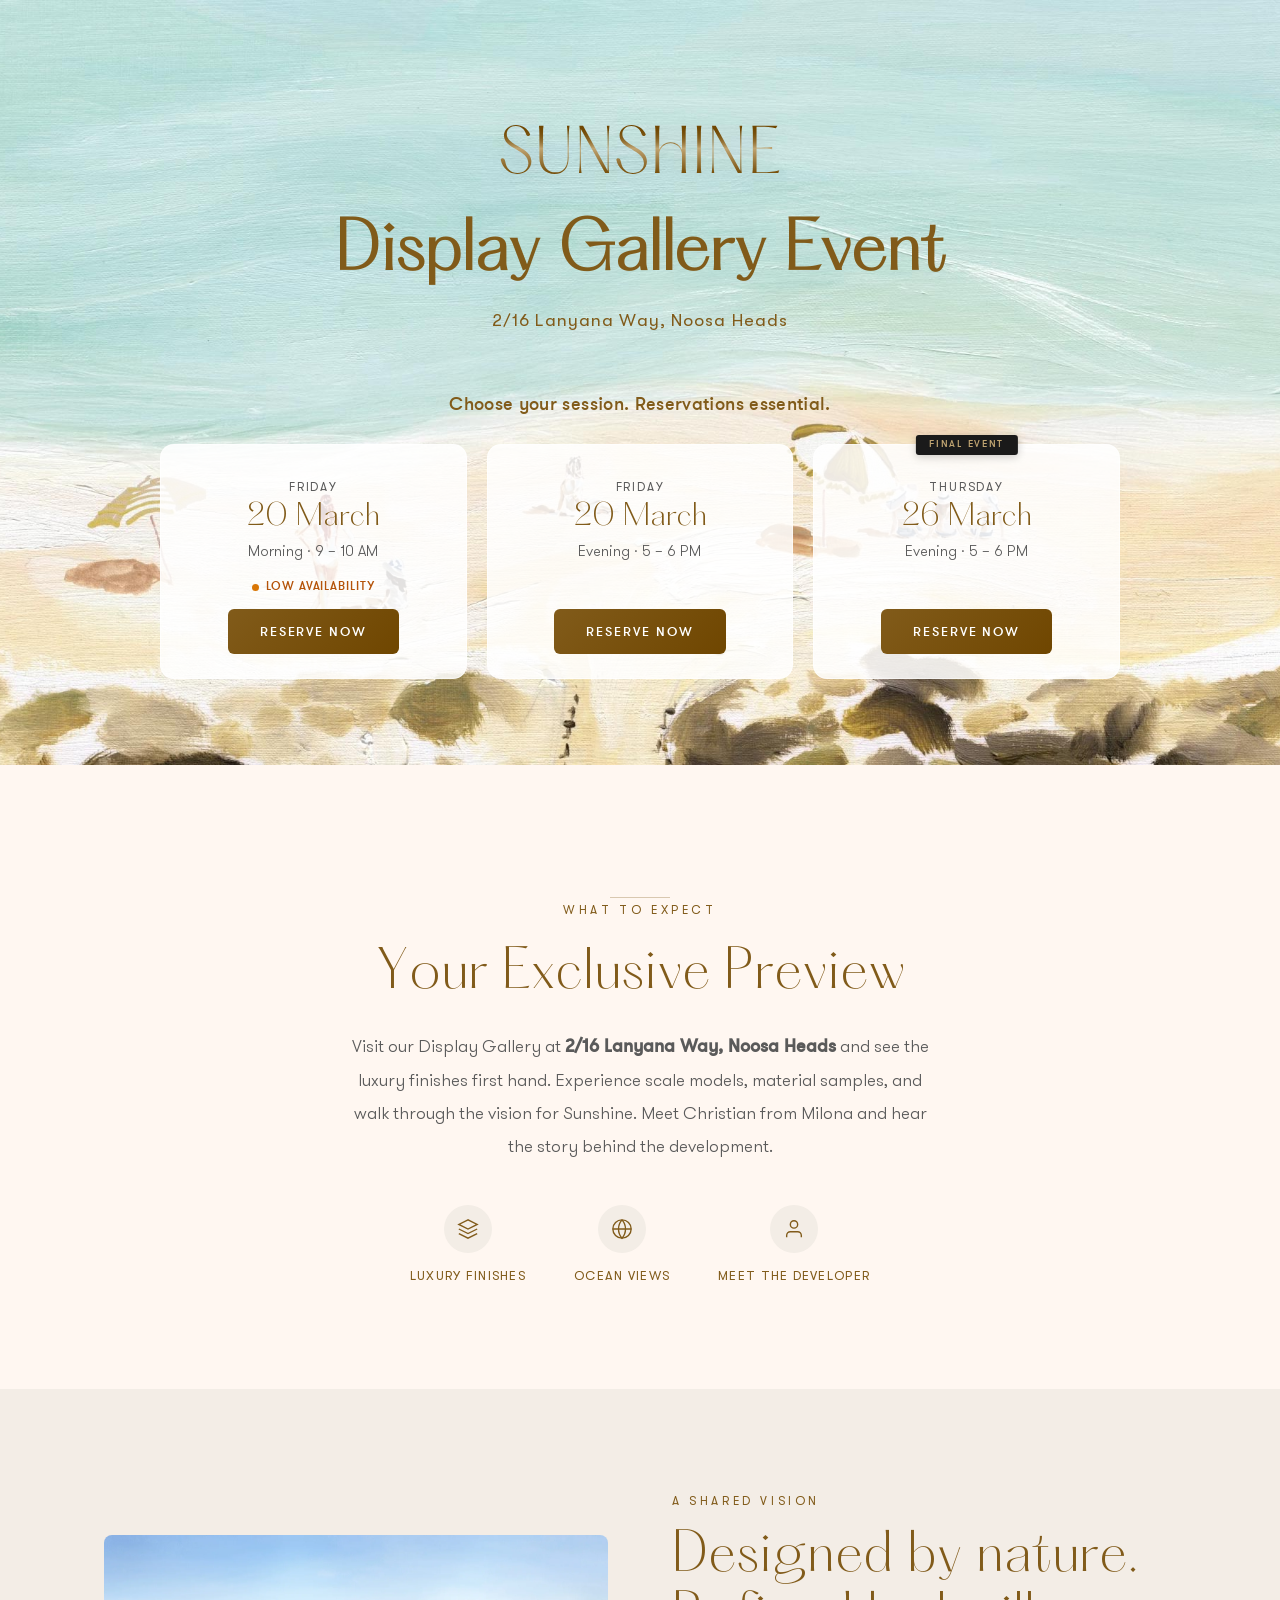
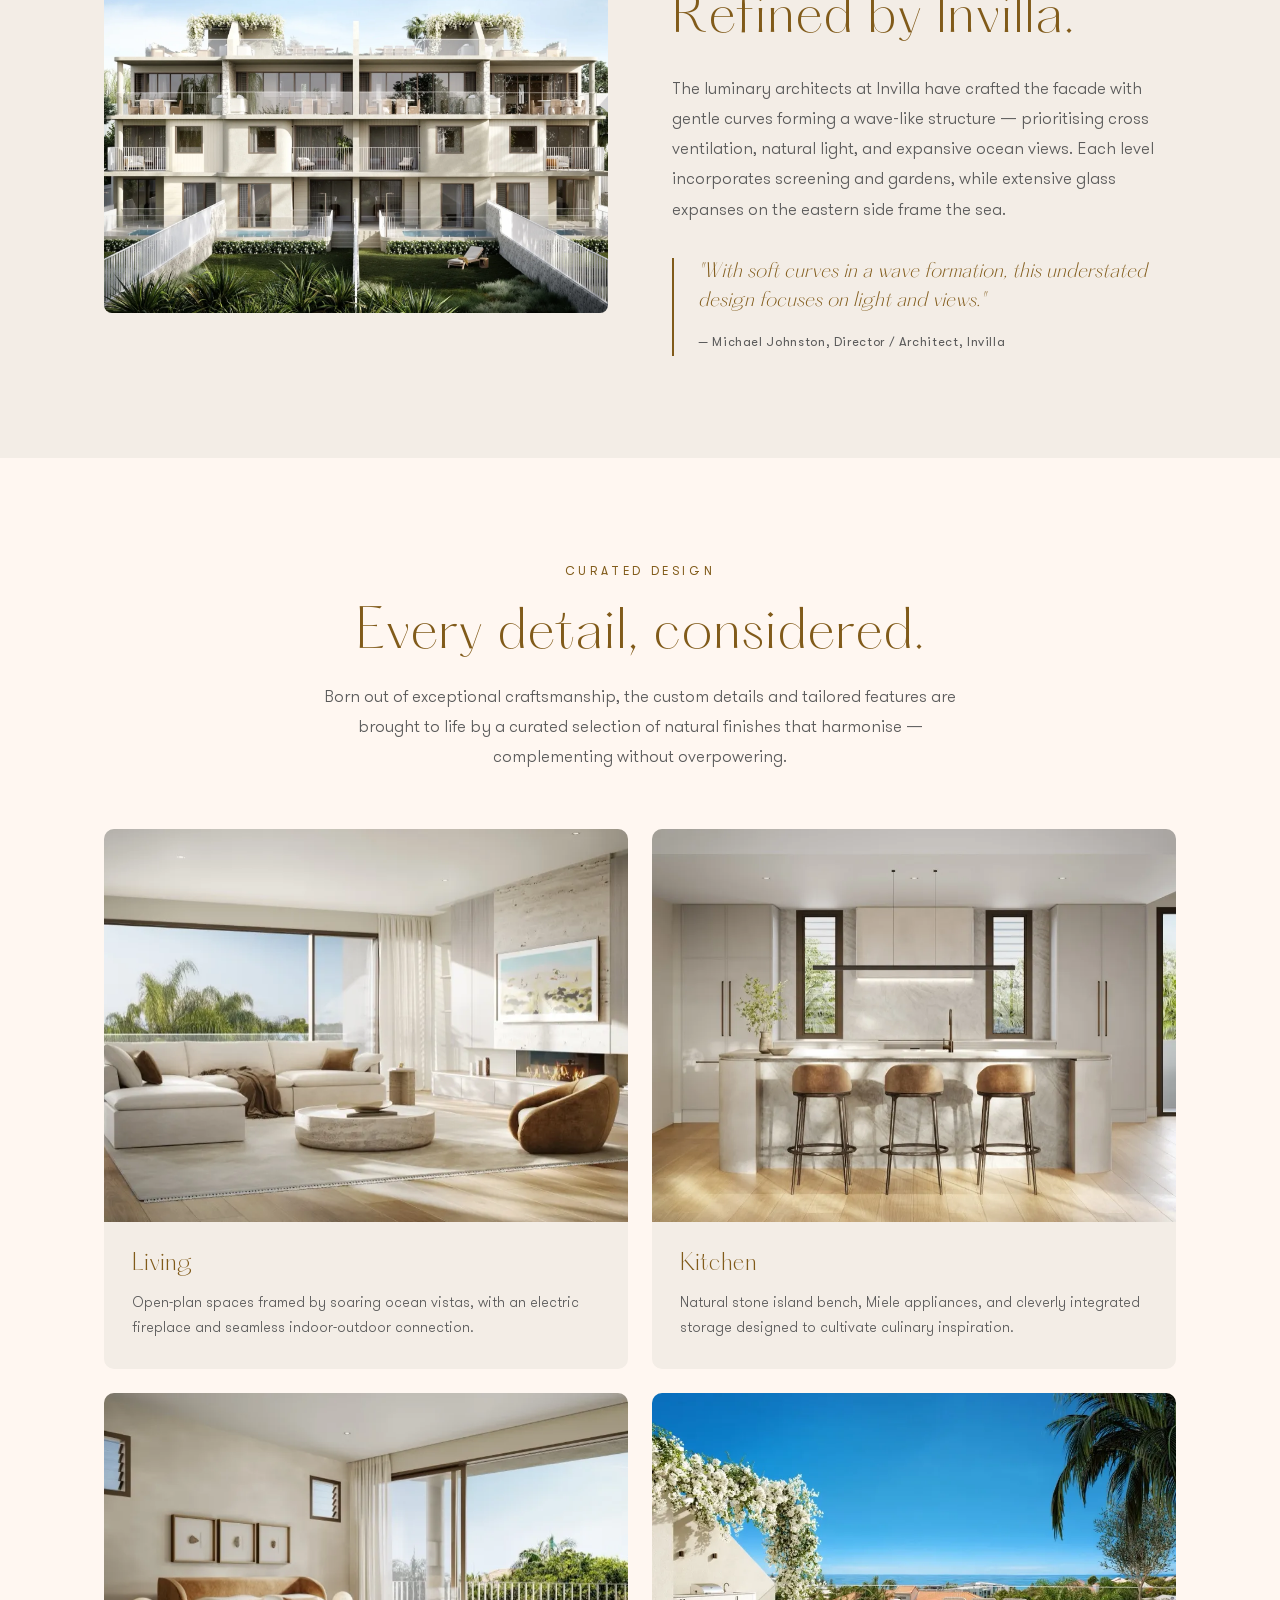
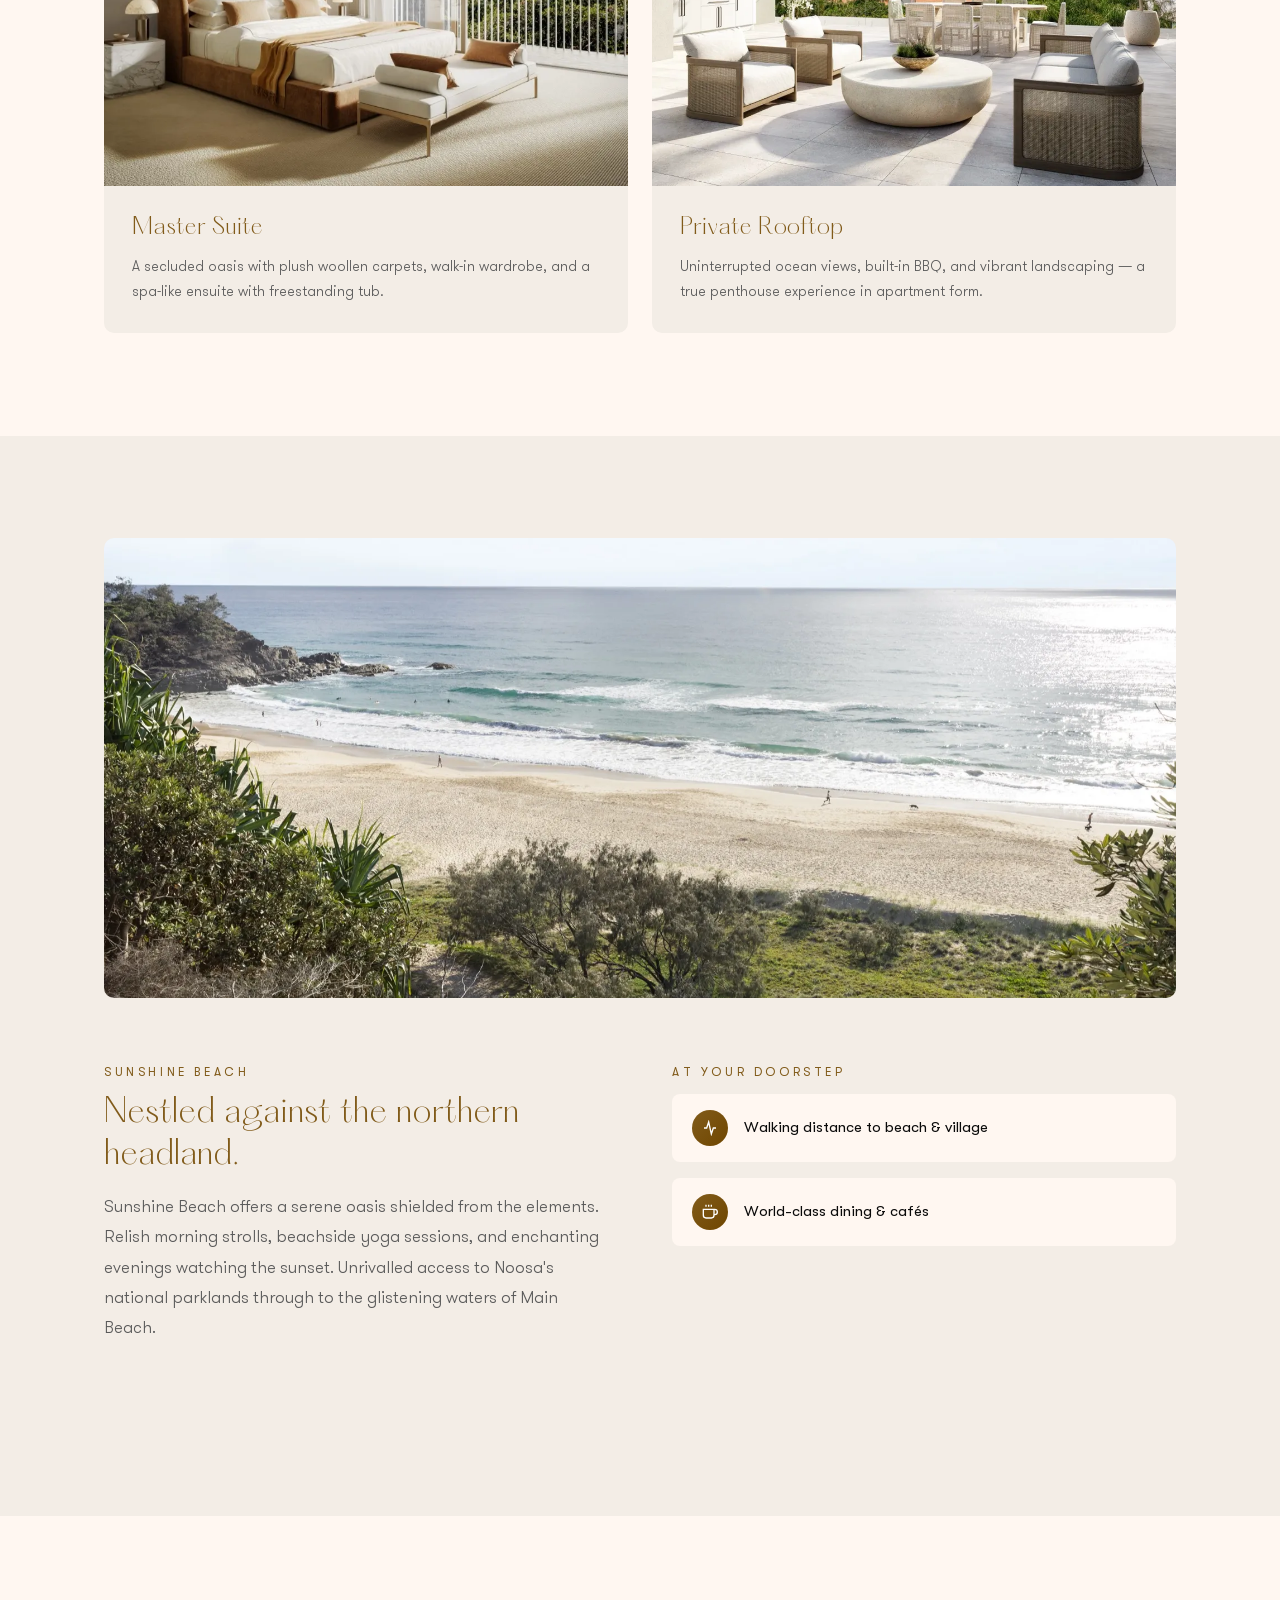
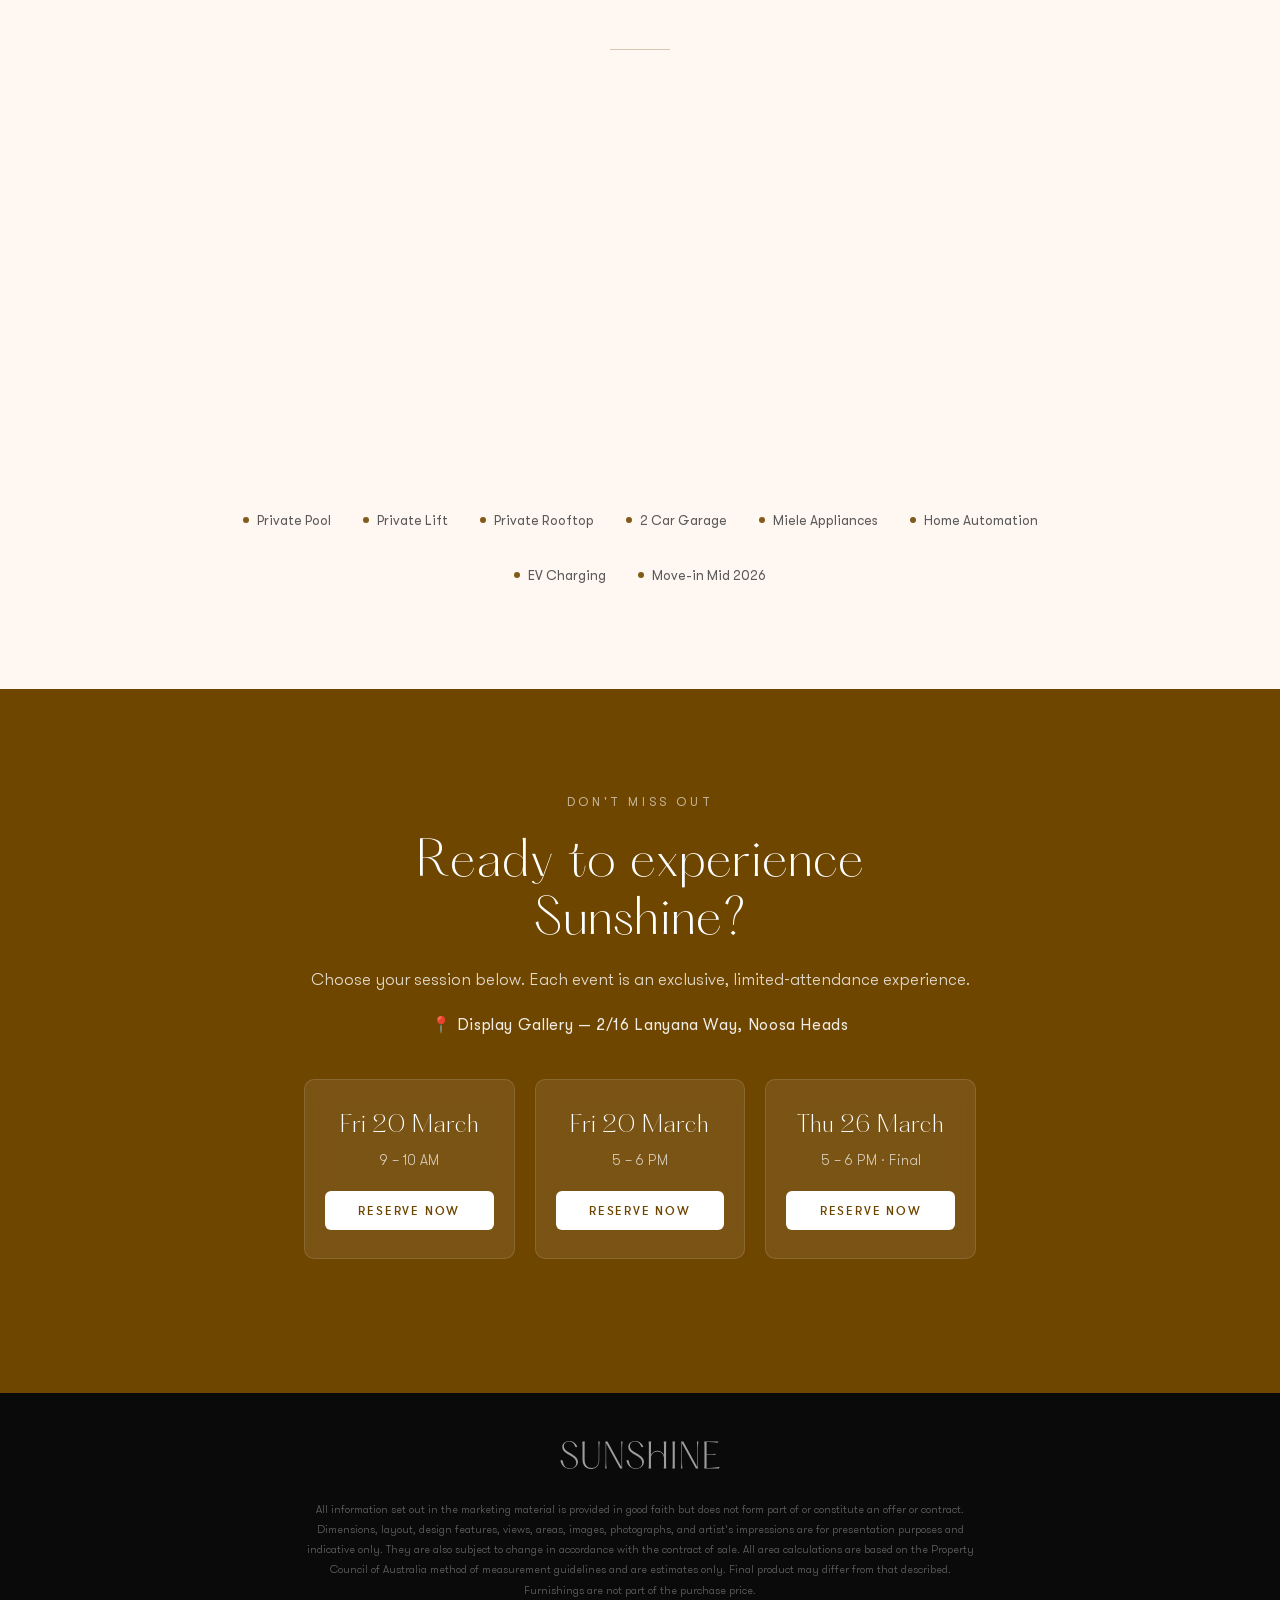
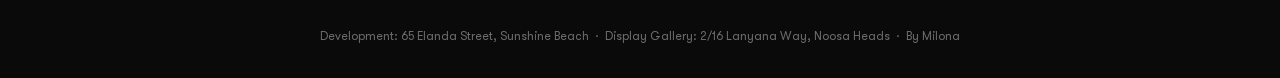
==== commit 240ce366: "feat: hero video background with Vimeo MP4, restructured hero layout, sticky CTA, shimmer animation" ====
--- a/index.html
+++ b/index.html
@@ -16,48 +16,48 @@
        SECTION 1 — HERO + EVENT BOOKING
        ================================================================ -->
     <section class="hero" id="hero">
-        <div class="hero__image">
-            <picture>
-                <source srcset="Images/optimized/front-facade.webp" type="image/webp">
-                <img src="Images/optimized/front-facade.jpg" alt="Sunshine Residences — Front Facade Artist Impression"
-                    loading="eager">
-            </picture>
-        </div>
-
-        <div class="hero__content">
-            <img src="Images/Logos/hero_logo.svg" alt="Sunshine" class="hero__logo">
-            <h1 class="hero__headline">Experience Sunshine — In Person</h1>
-            <p class="hero__subtitle">See the luxury finishes, experience the ocean views, and meet the
-                developer.<br>Choose your session below. Spots are limited.</p>
-
+        <video class="hero__video" autoplay muted playsinline loop preload="auto"
+            poster="Images/Marketing Artwork/video_hero.jpg"
+            src="https://player.vimeo.com/progressive_redirect/playback/893204620/rendition/1080p/file.mp4?loc=external&log_user=0&signature=73a6433feedd8781e34e41024101fb455274bf60e7bc1a5cc324f7f0a9c0e0bf"></video>
+        <div class="hero__header">
+            <img src="Images/Logos/hero_logo.svg" alt="Sunshine" class="hero__logo hero-animate">
+            <h1 class="hero__headline hero-animate hero-animate--1"><strong>Display Gallery Event</strong></h1>
+            <p class="hero__venue hero-animate hero-animate--2">2/16 Lanyana Way, Noosa Heads</p>
+        </div>
+
+        <p class="hero__subtitle hero-animate hero-animate--3 shimmer">Choose your session. Reservations essential.</p>
+
+        <div class="hero__events hero-animate hero-animate--4">
             <div class="events">
                 <div class="events__grid">
-                    <!-- Event 1 -->
-                    <div class="event-card reveal">
-                        <div class="event-card__day">Thursday</div>
-                        <div class="event-card__date">12 March</div>
-                        <div class="event-card__time">5:00 PM</div>
-                        <div class="event-card__spots"><strong>8</strong> spots remaining</div>
-                        <button class="btn btn--gold" id="cta-event-1" data-event="Thursday 12 March · 5:00 PM">Reserve Your Spot</button>
-                    </div>
-
-                    <!-- Event 2 -->
-                    <div class="event-card reveal reveal-delay-1">
+                    <!-- Event 1 — Morning -->
+                    <div class="event-card">
                         <div class="event-card__day">Friday</div>
                         <div class="event-card__date">20 March</div>
-                        <div class="event-card__time">9:00 AM</div>
-                        <div class="event-card__spots"><strong>12</strong> spots remaining</div>
-                        <button class="btn btn--gold" id="cta-event-2" data-event="Friday 20 March · 9:00 AM">Reserve Your Spot</button>
+                        <div class="event-card__time">Morning · 9 – 10 AM</div>
+                        <div class="event-card__availability"><span class="availability-dot"></span> Low availability
+                        </div>
+                        <button class="btn btn--gold" id="cta-event-1" data-event="Friday 20 March · 9 – 10 AM">Reserve
+                            Now</button>
+                    </div>
+
+                    <!-- Event 2 — Afternoon -->
+                    <div class="event-card">
+                        <div class="event-card__day">Friday</div>
+                        <div class="event-card__date">20 March</div>
+                        <div class="event-card__time">Evening · 5 – 6 PM</div>
+                        <button class="btn btn--gold" id="cta-event-2" data-event="Friday 20 March · 5 – 6 PM">Reserve
+                            Now</button>
                     </div>
 
                     <!-- Event 3 — Final Event -->
-                    <div class="event-card reveal reveal-delay-2">
+                    <div class="event-card">
                         <div class="event-card__badge">Final Event</div>
                         <div class="event-card__day">Thursday</div>
                         <div class="event-card__date">26 March</div>
-                        <div class="event-card__time">5:00 PM</div>
-                        <div class="event-card__spots"><strong>6</strong> spots remaining</div>
-                        <button class="btn btn--gold" id="cta-event-3" data-event="Thursday 26 March · 5:00 PM">Reserve Your Spot</button>
+                        <div class="event-card__time">Evening · 5 – 6 PM</div>
+                        <button class="btn btn--gold" id="cta-event-3" data-event="Thursday 26 March · 5 – 6 PM">Reserve
+                            Now</button>
                     </div>
                 </div>
             </div>
@@ -73,8 +73,10 @@
             <p class="section-label reveal">What To Expect</p>
             <h2 class="section-heading reveal">Your Exclusive Preview</h2>
             <p class="expect__text reveal">
-                Walk through the display centre and see the luxury finishes first hand. Experience the sweeping ocean
-                views from the site. Meet Christian from Milona and hear the vision behind Sunshine.
+                Visit our Display Gallery at <strong>2/16 Lanyana Way, Noosa Heads</strong> and see the luxury finishes
+                first hand.
+                Experience scale models, material samples, and walk through the vision for Sunshine.
+                Meet Christian from Milona and hear the story behind the development.
             </p>
             <div class="expect__features reveal">
                 <div class="expect__feature">
@@ -116,8 +118,8 @@
                 <div class="vision__image reveal">
                     <picture>
                         <source srcset="Images/optimized/rear-facade.webp" type="image/webp">
-                        <img src="Images/optimized/rear-facade.jpg" alt="Sunshine Residences — Rear Facade Artist Impression"
-                            loading="lazy">
+                        <img src="Images/optimized/rear-facade.jpg"
+                            alt="Sunshine Residences — Rear Facade Artist Impression" loading="lazy">
                     </picture>
                 </div>
                 <div class="vision__copy">
@@ -159,7 +161,8 @@
                     <div class="interior-card__image">
                         <picture>
                             <source srcset="Images/optimized/living-room.webp" type="image/webp">
-                            <img src="Images/optimized/living-room.jpg" alt="Artist Impression — Living Spaces" loading="lazy">
+                            <img src="Images/optimized/living-room.jpg" alt="Artist Impression — Living Spaces"
+                                loading="lazy">
                         </picture>
                     </div>
                     <div class="interior-card__body">
@@ -189,7 +192,8 @@
                     <div class="interior-card__image">
                         <picture>
                             <source srcset="Images/optimized/master-bedroom.webp" type="image/webp">
-                            <img src="Images/optimized/master-bedroom.jpg" alt="Artist Impression — Master Suite" loading="lazy">
+                            <img src="Images/optimized/master-bedroom.jpg" alt="Artist Impression — Master Suite"
+                                loading="lazy">
                         </picture>
                     </div>
                     <div class="interior-card__body">
@@ -226,8 +230,7 @@
             <div class="location__hero-image reveal">
                 <picture>
                     <source srcset="Images/optimized/sunshine-beach.webp" type="image/webp">
-                    <img src="Images/optimized/sunshine-beach.jpg" alt="Sunshine Beach — Aerial View"
-                        loading="lazy">
+                    <img src="Images/optimized/sunshine-beach.jpg" alt="Sunshine Beach — Aerial View" loading="lazy">
                 </picture>
             </div>
             <div class="location__grid">
@@ -337,21 +340,25 @@
             <p class="cta-repeat__text reveal">
                 Choose your session below. Each event is an exclusive, limited-attendance experience.
             </p>
+            <p class="cta-repeat__venue reveal">📍 Display Gallery — 2/16 Lanyana Way, Noosa Heads</p>
             <div class="cta-repeat__events">
                 <div class="cta-card reveal">
-                    <div class="cta-card__date">Thu 12 March</div>
-                    <div class="cta-card__time">5:00 PM</div>
-                    <button class="btn btn--primary" id="cta-bottom-event-1" data-event="Thursday 12 March · 5:00 PM">Reserve Your Spot</button>
+                    <div class="cta-card__date">Fri 20 March</div>
+                    <div class="cta-card__time">9 – 10 AM</div>
+                    <button class="btn btn--primary" id="cta-bottom-event-1"
+                        data-event="Friday 20 March · 9 – 10 AM">Reserve Now</button>
                 </div>
                 <div class="cta-card reveal reveal-delay-1">
                     <div class="cta-card__date">Fri 20 March</div>
-                    <div class="cta-card__time">9:00 AM</div>
-                    <button class="btn btn--primary" id="cta-bottom-event-2" data-event="Friday 20 March · 9:00 AM">Reserve Your Spot</button>
+                    <div class="cta-card__time">5 – 6 PM</div>
+                    <button class="btn btn--primary" id="cta-bottom-event-2"
+                        data-event="Friday 20 March · 5 – 6 PM">Reserve Now</button>
                 </div>
                 <div class="cta-card reveal reveal-delay-2">
                     <div class="cta-card__date">Thu 26 March</div>
-                    <div class="cta-card__time">5:00 PM · Final</div>
-                    <button class="btn btn--primary" id="cta-bottom-event-3" data-event="Thursday 26 March · 5:00 PM">Reserve Your Spot</button>
+                    <div class="cta-card__time">5 – 6 PM · Final</div>
+                    <button class="btn btn--primary" id="cta-bottom-event-3"
+                        data-event="Thursday 26 March · 5 – 6 PM">Reserve Now</button>
                 </div>
             </div>
         </div>
@@ -370,7 +377,8 @@
             method of measurement guidelines and are estimates only. Final product may differ from that described.
             Furnishings are not part of the purchase price.
         </p>
-        <p class="footer__credits">65–67 Elanda Street, Sunshine Beach &nbsp;·&nbsp; By Milona</p>
+        <p class="footer__credits">Development: 65 Elanda Street, Sunshine Beach &nbsp;·&nbsp; Display Gallery: 2/16
+            Lanyana Way, Noosa Heads &nbsp;·&nbsp; By Milona</p>
     </footer>
 
     <!-- ================================================================
@@ -383,37 +391,44 @@
 
             <!-- Form State -->
             <div class="modal__form-state" id="modal-form-state">
-                <p class="section-label">Reserve Your Spot</p>
-                <h2 class="modal__title" id="modal-title">Experience Sunshine — In Person</h2>
+                <p class="section-label">Reserve Now</p>
+                <h2 class="modal__title" id="modal-title">Display Gallery Event</h2>
                 <p class="modal__event-date" id="modal-event-date"></p>
 
                 <form id="booking-form" novalidate>
                     <div class="form-group">
                         <label for="field-name">Full Name</label>
-                        <input type="text" id="field-name" name="name" required autocomplete="name" placeholder="Your full name">
+                        <input type="text" id="field-name" name="name" required autocomplete="name"
+                            placeholder="Your full name" inputmode="text">
                     </div>
                     <div class="form-group">
                         <label for="field-email">Email Address</label>
-                        <input type="email" id="field-email" name="email" required autocomplete="email" placeholder="you@example.com">
+                        <input type="email" id="field-email" name="email" required autocomplete="email"
+                            placeholder="you@example.com" inputmode="email">
                     </div>
                     <div class="form-group">
-                        <label for="field-mobile">Mobile Number</label>
-                        <input type="tel" id="field-mobile" name="mobile" required autocomplete="tel" placeholder="04XX XXX XXX">
+                        <label for="field-phone">Phone</label>
+                        <input type="tel" id="field-phone" name="phone" required autocomplete="tel"
+                            placeholder="04XX XXX XXX" inputmode="tel">
                     </div>
                     <div class="form-group">
-                        <label for="field-reservations">Number of Reservations</label>
-                        <select id="field-reservations" name="reservations" required>
-                            <option value="" disabled selected>Select</option>
-                            <option value="1">1 person</option>
-                            <option value="2">2 people</option>
-                            <option value="3">3 people</option>
-                            <option value="4">4 people</option>
-                        </select>
-                    </div>
+                        <label>Number of People</label>
+                        <input type="hidden" id="field-reservations" name="reservations" value="">
+                        <div class="people-picker" id="people-picker">
+                            <button type="button" class="people-picker__btn" data-value="1">1</button>
+                            <button type="button" class="people-picker__btn" data-value="2">2</button>
+                            <button type="button" class="people-picker__btn" data-value="3">3</button>
+                            <button type="button" class="people-picker__btn" data-value="4">4</button>
+                        </div>
+                    </div>
+                    <p class="modal__consent">By submitting, you agree to our <a href="privacy-policy.html"
+                            target="_blank">Privacy Policy</a>.</p>
                     <button type="submit" class="btn btn--gold modal__submit" id="modal-submit">
                         <span class="modal__submit-text">Confirm Reservation</span>
                         <span class="modal__submit-loading" aria-hidden="true">
-                            <svg class="spinner" viewBox="0 0 24 24"><circle cx="12" cy="12" r="10"></circle></svg>
+                            <svg class="spinner" viewBox="0 0 24 24">
+                                <circle cx="12" cy="12" r="10"></circle>
+                            </svg>
                             Submitting…
                         </span>
                     </button>
@@ -423,16 +438,22 @@
             <!-- Success State -->
             <div class="modal__success-state" id="modal-success-state" aria-hidden="true">
                 <div class="modal__success-icon">
-                    <svg viewBox="0 0 24 24"><path d="M20 6L9 17l-5-5"></path></svg>
+                    <svg viewBox="0 0 24 24">
+                        <path d="M20 6L9 17l-5-5"></path>
+                    </svg>
                 </div>
                 <h2 class="modal__title">You're In.</h2>
-                <p class="modal__success-text">We've reserved your spot. You'll receive a confirmation email shortly with all the details.</p>
+                <p class="modal__success-text">We've reserved your spot. You'll receive a confirmation email shortly
+                    with all the details.</p>
                 <p class="modal__success-event" id="modal-success-event"></p>
                 <button class="btn btn--outline modal__done">Done</button>
             </div>
         </div>
     </div>
 
+    <!-- Persistent Reserve Now CTA -->
+    <button class="sticky-cta" id="sticky-cta" aria-label="Reserve Now">Reserve Now</button>
+
     <script src="script.js"></script>
 </body>
 
--- a/styles.css
+++ b/styles.css
@@ -157,109 +157,112 @@
    ================================================================ */
 .hero {
   position: relative;
-  min-height: 100vh;
   display: flex;
   flex-direction: column;
   justify-content: center;
   align-items: center;
+  min-height: 85vh;
+  min-height: 85svh;
+  background: #1a1510;
   overflow: hidden;
 }
 
-.hero__bg {
+.hero__video {
   position: absolute;
-  inset: 0;
-  z-index: 0;
-}
-
-.hero__bg img {
+  top: 0;
+  left: 0;
   width: 100%;
   height: 100%;
   object-fit: cover;
-  object-position: center 30%;
-}
-
-.hero__overlay {
-  position: absolute;
-  inset: 0;
-  background: linear-gradient(
-    180deg,
-    rgba(10, 10, 10, 0.15) 0%,
-    rgba(10, 10, 10, 0.35) 40%,
-    rgba(10, 10, 10, 0.65) 100%
-  );
-  z-index: 1;
-}
-
-.hero__content {
+  object-position: center top;
+  z-index: 0;
+}
+
+
+.hero > *:not(.hero__video) {
   position: relative;
   z-index: 2;
+}
+
+.hero__header {
   text-align: center;
-  padding: 6rem var(--section-pad-x) 3rem;
+  padding: clamp(3rem, 6vw, 5rem) var(--section-pad-x) clamp(1.5rem, 3vw, 2.5rem);
   width: 100%;
-  max-width: 900px;
+  max-width: 960px;
+  margin: 0 auto;
+  flex-shrink: 0;
 }
 
 .hero__logo {
-  width: clamp(200px, 35vw, 380px);
-  margin: 0 auto 2rem;
-  filter: brightness(0) invert(1);
+  width: clamp(180px, 25vw, 280px);
+  margin: 0 auto 2.5rem;
+  filter: drop-shadow(0 2px 12px rgba(0, 0, 0, 0.15));
 }
 
 .hero__headline {
   font-family: var(--font-serif);
   font-weight: 300;
-  font-size: clamp(1.6rem, 3.5vw, 2.8rem);
-  line-height: 1.3;
-  color: var(--color-white);
+  font-size: clamp(2.6rem, 5.4vw, 4rem);
+  line-height: 1.25;
+  color: var(--color-primary);
   margin-bottom: 0.75rem;
 }
 
 .hero__subtitle {
   font-family: var(--font-sans);
-  font-weight: 300;
-  font-size: clamp(0.95rem, 1.5vw, 1.15rem);
-  color: rgba(255, 255, 255, 0.85);
-  margin-bottom: 2.5rem;
+  font-weight: 500;
+  font-size: clamp(0.95rem, 1.4vw, 1.1rem);
+  line-height: 1.7;
+  margin-bottom: 0;
   letter-spacing: 0.02em;
-}
-
-.hero__scroll-hint {
-  position: absolute;
-  bottom: 2rem;
-  left: 50%;
-  transform: translateX(-50%);
-  z-index: 2;
-  display: flex;
-  flex-direction: column;
-  align-items: center;
-  gap: 0.5rem;
-  color: rgba(255,255,255,0.6);
-  font-size: 0.75rem;
-  letter-spacing: 0.15em;
-  text-transform: uppercase;
+  text-align: center;
+  color: #815B1A;
+  animation: subtitlePulse 2.5s ease-in-out infinite;
+}
+
+@keyframes subtitlePulse {
+  0%, 100% {
+    color: #815B1A;
+    opacity: 0.85;
+  }
+  50% {
+    color: #d4a94e;
+    opacity: 1;
+  }
+}
+
+.hero__venue {
   font-family: var(--font-sans);
   font-weight: 400;
-}
-
-.hero__scroll-hint span {
-  display: block;
-  width: 1px;
-  height: 40px;
-  background: rgba(255,255,255,0.4);
-  animation: scrollPulse 2s ease-in-out infinite;
-}
-
-@keyframes scrollPulse {
-  0%, 100% { opacity: 0.3; transform: scaleY(0.6); }
-  50% { opacity: 1; transform: scaleY(1); }
+  font-size: clamp(0.96rem, 1.44vw, 1.1rem);
+  color: var(--color-primary);
+  margin-top: 0.3rem;
+  margin-bottom: 1rem;
+  letter-spacing: 0.06em;
+}
+
+.hero__events {
+  margin-top: 1.5rem;
+  padding: 0 var(--section-pad-x) clamp(1.5rem, 3vw, 2.5rem);
+  width: 100%;
+}
+
+/* ——— Frosted Glass Backdrop ——— */
+.hero__events-backdrop {
+  background: rgba(255, 255, 255, 0.12);
+  backdrop-filter: blur(20px) saturate(1.3);
+  -webkit-backdrop-filter: blur(20px) saturate(1.3);
+  border: 1px solid rgba(255, 255, 255, 0.2);
+  border-radius: 20px;
+  padding: clamp(1.25rem, 2.5vw, 2rem);
+  max-width: 1040px;
+  margin: 0 auto;
 }
 
 /* ——— Event Cards ——— */
 .events {
-  position: relative;
-  z-index: 2;
   width: 100%;
-  padding: 0 var(--section-pad-x) 4rem;
+  padding: 0;
 }
 
 .events__grid {
@@ -271,37 +274,49 @@
 }
 
 .event-card {
-  background: rgba(255, 255, 255, 0.12);
-  backdrop-filter: blur(20px);
-  -webkit-backdrop-filter: blur(20px);
-  border: 1px solid rgba(255, 255, 255, 0.18);
-  border-radius: 12px;
-  padding: 2rem 1.5rem;
+  display: flex;
+  flex-direction: column;
+  align-items: center;
+  background: rgba(255, 255, 255, 0.85);
+  backdrop-filter: blur(8px);
+  -webkit-backdrop-filter: blur(8px);
+  border: 1px solid rgba(255, 255, 255, 0.5);
+  border-radius: 14px;
+  padding: 1.5rem 1.25rem;
   text-align: center;
-  color: var(--color-white);
-  transition: transform 0.3s ease, background 0.3s ease;
+  color: var(--color-text);
+  transition: transform 0.3s ease, box-shadow 0.3s ease, background 0.3s ease;
   position: relative;
-  overflow: hidden;
+}
+
+.event-card .btn {
+  margin-top: auto;
 }
 
 .event-card:hover {
   transform: translateY(-4px);
-  background: rgba(255, 255, 255, 0.18);
+  background: rgba(255, 255, 255, 0.95);
+  box-shadow: 0 16px 40px rgba(129, 91, 26, 0.12);
 }
 
 .event-card__badge {
   position: absolute;
-  top: 0;
-  left: 0;
-  right: 0;
-  background: linear-gradient(135deg, var(--color-primary), var(--color-accent));
-  color: var(--color-white);
+  top: -10px;
+  left: 50%;
+  transform: translateX(-50%);
+  right: auto;
+  background: #1a1a1a;
+  color: var(--color-gold-gradient-start);
   font-family: var(--font-sans);
   font-weight: 500;
-  font-size: 0.7rem;
-  letter-spacing: 0.2em;
+  font-size: 0.6rem;
+  letter-spacing: 0.18em;
   text-transform: uppercase;
-  padding: 0.4rem;
+  padding: 0.35rem 0.85rem;
+  border-radius: 3px;
+  box-shadow: 0 2px 8px rgba(0, 0, 0, 0.2);
+  z-index: 3;
+  line-height: 1;
 }
 
 .event-card__day {
@@ -310,7 +325,7 @@
   font-size: 0.75rem;
   letter-spacing: 0.15em;
   text-transform: uppercase;
-  color: rgba(255,255,255,0.7);
+  color: var(--color-text-light);
   margin-top: 0.5rem;
   margin-bottom: 0.25rem;
 }
@@ -321,28 +336,68 @@
   font-size: 1.8rem;
   line-height: 1.2;
   margin-bottom: 0.25rem;
+  color: var(--color-primary);
 }
 
 .event-card__time {
   font-family: var(--font-sans);
   font-weight: 300;
   font-size: 0.95rem;
-  color: rgba(255,255,255,0.8);
-  margin-bottom: 1.25rem;
-}
-
-.event-card__spots {
-  font-family: var(--font-sans);
-  font-weight: 400;
-  font-size: 0.75rem;
-  letter-spacing: 0.05em;
-  color: rgba(255,255,255,0.65);
-  margin-bottom: 1.25rem;
-}
-
-.event-card__spots strong {
-  color: var(--color-white);
+  color: var(--color-text-light);
+  margin-bottom: 0.75rem;
+}
+
+.event-card__availability {
+  display: inline-flex;
+  align-items: center;
+  gap: 0.45rem;
+  font-family: var(--font-sans);
   font-weight: 500;
+  font-size: 0.72rem;
+  letter-spacing: 0.08em;
+  text-transform: uppercase;
+  color: #b45309;
+  margin-bottom: 0.75rem;
+}
+
+.availability-dot {
+  width: 7px;
+  height: 7px;
+  border-radius: 50%;
+  background: #d97706;
+  display: inline-block;
+  animation: availability-pulse 2.5s ease-in-out infinite;
+  box-shadow: 0 0 0 0 rgba(217, 119, 6, 0.4);
+}
+
+@keyframes availability-pulse {
+  0%, 100% {
+    opacity: 1;
+    box-shadow: 0 0 0 0 rgba(217, 119, 6, 0.4);
+  }
+  50% {
+    opacity: 0.7;
+    box-shadow: 0 0 0 4px rgba(217, 119, 6, 0);
+  }
+}
+
+/* ——— Hero Entrance Animations ——— */
+.hero-animate {
+  opacity: 0;
+  transform: translateY(20px);
+  animation: heroFadeIn 0.9s cubic-bezier(0.25, 0.46, 0.45, 0.94) forwards;
+}
+
+.hero-animate--1 { animation-delay: 0.15s; }
+.hero-animate--2 { animation-delay: 0.30s; }
+.hero-animate--3 { animation-delay: 0.45s; }
+.hero-animate--4 { animation-delay: 0.60s; }
+
+@keyframes heroFadeIn {
+  to {
+    opacity: 1;
+    transform: translateY(0);
+  }
 }
 
 /* ——— CTA Buttons ——— */
@@ -563,54 +618,42 @@
 }
 
 .interior-card {
-  position: relative;
   border-radius: 10px;
   overflow: hidden;
+  background: var(--color-bg-alt);
+  transition: transform 0.3s ease, box-shadow 0.3s ease;
+}
+
+.interior-card:hover {
+  transform: translateY(-4px);
+  box-shadow: 0 12px 32px rgba(129, 91, 26, 0.08);
+}
+
+.interior-card__image {
   aspect-ratio: 4 / 3;
-  cursor: pointer;
-}
-
-.interior-card img {
+  overflow: hidden;
+}
+
+.interior-card__image img {
   width: 100%;
   height: 100%;
   object-fit: cover;
   transition: transform 0.6s ease;
 }
 
-.interior-card:hover img {
-  transform: scale(1.05);
-}
-
-.interior-card__overlay {
-  position: absolute;
-  inset: 0;
-  background: linear-gradient(
-    0deg,
-    rgba(10, 10, 10, 0.7) 0%,
-    rgba(10, 10, 10, 0.1) 50%,
-    transparent 100%
-  );
-  display: flex;
-  flex-direction: column;
-  justify-content: flex-end;
-  padding: 2rem;
-  transition: background 0.4s ease;
-}
-
-.interior-card:hover .interior-card__overlay {
-  background: linear-gradient(
-    0deg,
-    rgba(10, 10, 10, 0.8) 0%,
-    rgba(10, 10, 10, 0.2) 60%,
-    transparent 100%
-  );
+.interior-card:hover .interior-card__image img {
+  transform: scale(1.03);
+}
+
+.interior-card__body {
+  padding: 1.5rem 1.75rem 1.75rem;
 }
 
 .interior-card__title {
   font-family: var(--font-serif);
   font-weight: 300;
-  font-size: 1.6rem;
-  color: var(--color-white);
+  font-size: 1.4rem;
+  color: var(--color-primary);
   margin-bottom: 0.5rem;
 }
 
@@ -618,17 +661,8 @@
   font-family: var(--font-sans);
   font-weight: 300;
   font-size: 0.9rem;
-  color: rgba(255,255,255,0.8);
-  line-height: 1.6;
-  max-width: 400px;
-  opacity: 0;
-  transform: translateY(8px);
-  transition: opacity 0.4s ease, transform 0.4s ease;
-}
-
-.interior-card:hover .interior-card__desc {
-  opacity: 1;
-  transform: translateY(0);
+  color: var(--color-text-light);
+  line-height: 1.7;
 }
 
 /* ================================================================
@@ -838,7 +872,16 @@
   font-weight: 300;
   font-size: 1.05rem;
   color: rgba(255, 255, 255, 0.8);
+  margin-bottom: 1rem;
+}
+
+.cta-repeat__venue {
+  font-family: var(--font-sans);
+  font-weight: 400;
+  font-size: 1rem;
+  color: rgba(255, 255, 255, 0.9);
   margin-bottom: 2.5rem;
+  letter-spacing: 0.04em;
 }
 
 .cta-repeat__events {
@@ -931,6 +974,319 @@
 }
 
 /* ================================================================
+   BOOKING MODAL
+   ================================================================ */
+.modal {
+  position: fixed;
+  inset: 0;
+  z-index: 1000;
+  display: flex;
+  align-items: center;
+  justify-content: center;
+  opacity: 0;
+  visibility: hidden;
+  transition: opacity 0.35s ease, visibility 0.35s ease;
+}
+
+.modal.is-open {
+  opacity: 1;
+  visibility: visible;
+}
+
+.modal__backdrop {
+  position: absolute;
+  inset: 0;
+  background: rgba(10, 10, 10, 0.55);
+  backdrop-filter: blur(8px);
+  -webkit-backdrop-filter: blur(8px);
+}
+
+.modal__card {
+  position: relative;
+  background: var(--color-bg);
+  border-radius: 16px;
+  width: 90%;
+  max-width: 480px;
+  max-height: 90vh;
+  overflow-y: auto;
+  padding: 3rem 2.5rem;
+  box-shadow: 0 24px 64px rgba(0, 0, 0, 0.2);
+  transform: translateY(24px);
+  transition: transform 0.4s cubic-bezier(0.25, 0.46, 0.45, 0.94);
+}
+
+.modal.is-open .modal__card {
+  transform: translateY(0);
+}
+
+.modal__close {
+  position: absolute;
+  top: 1rem;
+  right: 1.25rem;
+  background: none;
+  border: none;
+  font-size: 1.6rem;
+  color: var(--color-text-light);
+  cursor: pointer;
+  width: 36px;
+  height: 36px;
+  display: flex;
+  align-items: center;
+  justify-content: center;
+  border-radius: 50%;
+  transition: background 0.2s ease, color 0.2s ease;
+}
+
+.modal__close:hover {
+  background: var(--color-bg-alt);
+  color: var(--color-text);
+}
+
+.modal__title {
+  font-family: var(--font-serif);
+  font-weight: 300;
+  font-size: clamp(1.5rem, 3vw, 2rem);
+  line-height: 1.3;
+  color: var(--color-primary);
+  margin-bottom: 0.25rem;
+}
+
+.modal__event-date {
+  font-family: var(--font-sans);
+  font-weight: 400;
+  font-size: 0.85rem;
+  color: var(--color-text-light);
+  margin-bottom: 2rem;
+  letter-spacing: 0.02em;
+}
+
+/* ——— Form Fields ——— */
+.form-group {
+  margin-bottom: 1.25rem;
+}
+
+.form-group label {
+  display: block;
+  font-family: var(--font-sans);
+  font-weight: 400;
+  font-size: 0.75rem;
+  letter-spacing: 0.1em;
+  text-transform: uppercase;
+  color: var(--color-primary);
+  margin-bottom: 0.4rem;
+}
+
+.form-group input,
+.form-group select {
+  width: 100%;
+  padding: 0.85rem 1rem;
+  font-family: var(--font-sans);
+  font-weight: 300;
+  font-size: 0.95rem;
+  color: var(--color-text);
+  background: var(--color-white);
+  border: 1.5px solid var(--color-cream);
+  border-radius: 8px;
+  outline: none;
+  transition: border-color 0.25s ease, box-shadow 0.25s ease;
+  -webkit-appearance: none;
+  appearance: none;
+}
+
+.form-group input::placeholder {
+  color: #B5B0A8;
+}
+
+.form-group input:focus,
+.form-group select:focus {
+  border-color: var(--color-primary);
+  box-shadow: 0 0 0 3px rgba(129, 91, 26, 0.1);
+}
+
+.form-group input.is-invalid,
+.form-group select.is-invalid {
+  border-color: #C0392B;
+  box-shadow: 0 0 0 3px rgba(192, 57, 43, 0.1);
+}
+
+/* ——— People Picker Buttons ——— */
+.people-picker {
+  display: grid;
+  grid-template-columns: repeat(4, 1fr);
+  gap: 0.6rem;
+}
+
+.people-picker__btn {
+  padding: 0.85rem 0;
+  font-family: var(--font-sans);
+  font-weight: 500;
+  font-size: 1.05rem;
+  color: var(--color-text);
+  background: var(--color-white);
+  border: 1.5px solid var(--color-cream);
+  border-radius: 8px;
+  cursor: pointer;
+  transition: all 0.2s ease;
+  -webkit-tap-highlight-color: transparent;
+}
+
+.people-picker__btn:hover {
+  border-color: var(--color-primary);
+  color: var(--color-primary);
+}
+
+.people-picker__btn.is-active {
+  background: var(--color-primary);
+  border-color: var(--color-primary);
+  color: var(--color-white);
+  box-shadow: 0 2px 8px rgba(129, 91, 26, 0.25);
+}
+
+.people-picker.is-invalid .people-picker__btn {
+  border-color: #C0392B;
+}
+
+/* ——— Privacy Consent ——— */
+.modal__consent {
+  font-family: var(--font-sans);
+  font-size: 0.72rem;
+  color: var(--color-text-light);
+  text-align: center;
+  margin-top: 0.75rem;
+  margin-bottom: 0;
+  opacity: 0.7;
+  line-height: 1.5;
+}
+
+.modal__consent a {
+  color: var(--color-primary);
+  text-decoration: underline;
+  text-underline-offset: 2px;
+}
+
+.modal__consent a:hover {
+  opacity: 0.8;
+}
+
+/* ——— Submit Button ——— */
+.modal__submit {
+  width: 100%;
+  margin-top: 0.5rem;
+  position: relative;
+  display: flex;
+  align-items: center;
+  justify-content: center;
+  gap: 0.5rem;
+}
+
+.modal__submit-loading {
+  display: none;
+  align-items: center;
+  gap: 0.5rem;
+}
+
+.modal__submit.is-loading .modal__submit-text {
+  display: none;
+}
+
+.modal__submit.is-loading .modal__submit-loading {
+  display: flex;
+}
+
+.spinner {
+  width: 18px;
+  height: 18px;
+  animation: spin 0.8s linear infinite;
+}
+
+.spinner circle {
+  fill: none;
+  stroke: var(--color-white);
+  stroke-width: 2.5;
+  stroke-dasharray: 48;
+  stroke-dashoffset: 36;
+  stroke-linecap: round;
+}
+
+@keyframes spin {
+  to { transform: rotate(360deg); }
+}
+
+/* ——— Success State ——— */
+.modal__success-state {
+  display: none;
+  text-align: center;
+}
+
+.modal__success-state[aria-hidden="false"] {
+  display: block;
+}
+
+.modal__form-state[aria-hidden="true"] {
+  display: none;
+}
+
+.modal__success-icon {
+  width: 64px;
+  height: 64px;
+  border-radius: 50%;
+  background: linear-gradient(135deg, var(--color-primary), var(--color-accent));
+  display: flex;
+  align-items: center;
+  justify-content: center;
+  margin: 0 auto 1.5rem;
+  animation: scaleIn 0.4s cubic-bezier(0.34, 1.56, 0.64, 1);
+}
+
+.modal__success-icon svg {
+  width: 28px;
+  height: 28px;
+  stroke: var(--color-white);
+  fill: none;
+  stroke-width: 2.5;
+  stroke-linecap: round;
+  stroke-linejoin: round;
+  stroke-dasharray: 30;
+  stroke-dashoffset: 30;
+  animation: drawCheck 0.5s 0.3s ease forwards;
+}
+
+@keyframes scaleIn {
+  from { transform: scale(0); }
+  to { transform: scale(1); }
+}
+
+@keyframes drawCheck {
+  to { stroke-dashoffset: 0; }
+}
+
+.modal__success-state .modal__title {
+  margin-bottom: 0.75rem;
+}
+
+.modal__success-text {
+  font-family: var(--font-sans);
+  font-weight: 300;
+  font-size: 1rem;
+  color: var(--color-text-light);
+  line-height: 1.7;
+  margin-bottom: 0.5rem;
+}
+
+.modal__success-event {
+  font-family: var(--font-sans);
+  font-weight: 500;
+  font-size: 0.85rem;
+  color: var(--color-primary);
+  margin-bottom: 2rem;
+  letter-spacing: 0.02em;
+}
+
+.modal__done {
+  min-width: 140px;
+}
+
+/* ================================================================
    RESPONSIVE
    ================================================================ */
 @media (max-width: 1024px) {
@@ -948,6 +1304,16 @@
 }
 
 @media (max-width: 768px) {
+  .hero {
+    min-height: 100vh;
+    min-height: 100svh;
+  }
+
+  .hero__events-backdrop {
+    border-radius: 16px;
+    padding: 1rem;
+  }
+
   .events__grid {
     grid-template-columns: 1fr;
     max-width: 400px;
@@ -964,11 +1330,8 @@
 
   .interiors__grid {
     grid-template-columns: 1fr;
-  }
-
-  .interior-card__desc {
-    opacity: 1;
-    transform: translateY(0);
+    max-width: 560px;
+    margin: 0 auto;
   }
 
   .location__hero-image {
@@ -996,18 +1359,20 @@
     gap: 2rem;
   }
 
-  .hero__content {
-    padding-top: 8rem;
+
+  .modal__card {
+    width: 95%;
+    padding: 2.5rem 1.75rem;
   }
 }
 
 @media (max-width: 480px) {
-  .hero__content {
-    padding: 6rem 1rem 2rem;
+  .hero__header {
+    padding: 2rem 1rem 1.5rem;
   }
 
   .events {
-    padding: 0 1rem 3rem;
+    padding: 0 1rem;
   }
 
   .glance__grid {
@@ -1031,3 +1396,81 @@
     padding: 1.5rem 1.25rem;
   }
 }
+
+/* ================================================================
+   STICKY RESERVE CTA
+   ================================================================ */
+.sticky-cta {
+  position: fixed;
+  top: 1.25rem;
+  right: 2rem;
+  transform: translateY(-20px);
+  z-index: 900;
+  font-family: var(--font-sans);
+  font-weight: 500;
+  font-size: 0.8rem;
+  letter-spacing: 0.15em;
+  text-transform: uppercase;
+  padding: 0.9rem 2rem;
+  border: none;
+  border-radius: 6px;
+  cursor: pointer;
+  background: linear-gradient(135deg, var(--color-primary), var(--color-accent));
+  color: var(--color-white);
+  box-shadow: 0 8px 28px rgba(111, 70, 0, 0.35);
+  opacity: 0;
+  pointer-events: none;
+  transition: opacity 0.4s ease, transform 0.4s ease, box-shadow 0.3s ease;
+  overflow: hidden;
+}
+
+.sticky-cta::after {
+  content: '';
+  position: absolute;
+  top: 0;
+  left: -100%;
+  width: 60%;
+  height: 100%;
+  background: linear-gradient(
+    120deg,
+    transparent 0%,
+    rgba(255, 255, 255, 0.25) 50%,
+    transparent 100%
+  );
+  transform: skewX(-20deg);
+}
+
+.sticky-cta.is-visible {
+  opacity: 1;
+  transform: translateY(0);
+  pointer-events: auto;
+}
+
+.sticky-cta.is-visible::after {
+  animation: stickyCta-shine 4s ease-in-out infinite;
+}
+
+@keyframes stickyCta-shine {
+  0% { left: -100%; }
+  30% { left: 150%; }
+  100% { left: 150%; }
+}
+
+.sticky-cta:hover {
+  filter: brightness(1.1);
+  transform: translateY(-2px);
+  box-shadow: 0 12px 36px rgba(111, 70, 0, 0.45);
+}
+
+.sticky-cta.is-visible:hover {
+  transform: translateY(-2px);
+}
+
+@media (max-width: 600px) {
+  .sticky-cta {
+    bottom: 1.25rem;
+    right: 1.25rem;
+    padding: 0.85rem 1.75rem;
+    font-size: 0.75rem;
+  }
+}
